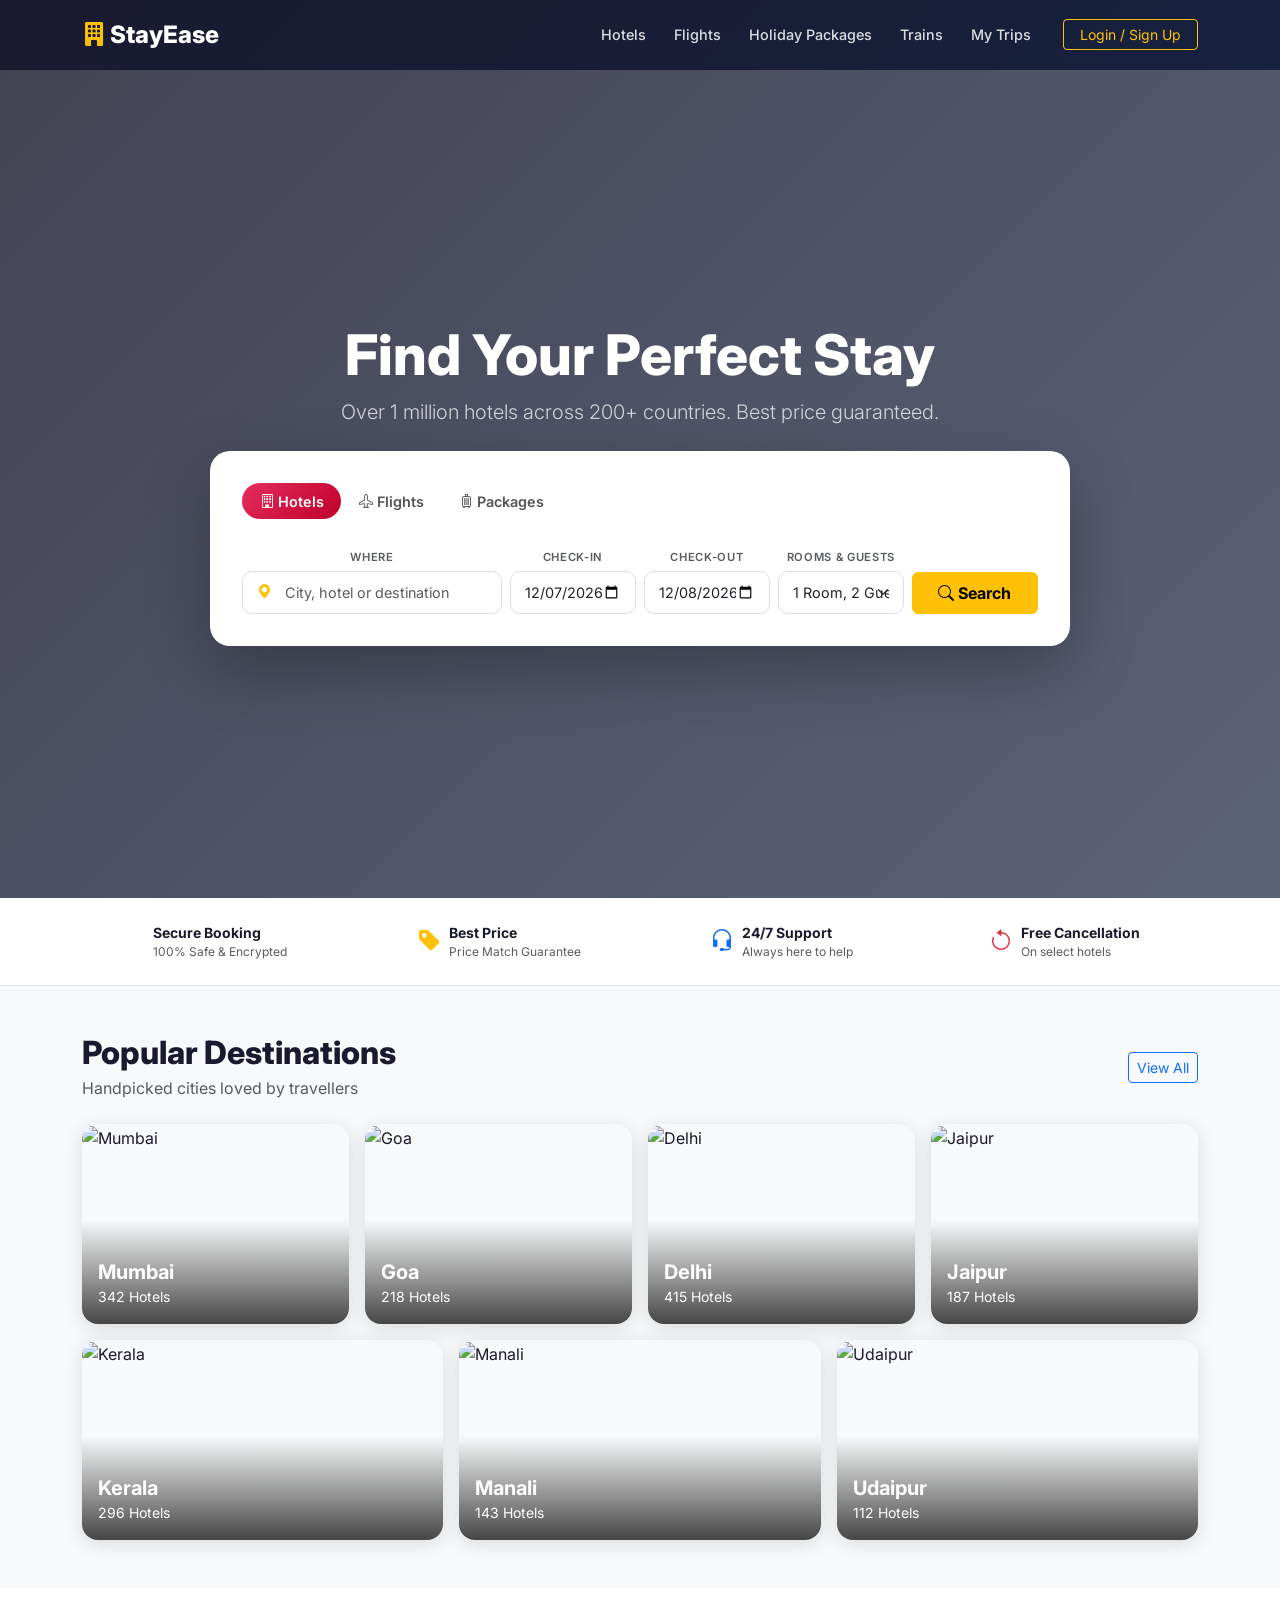
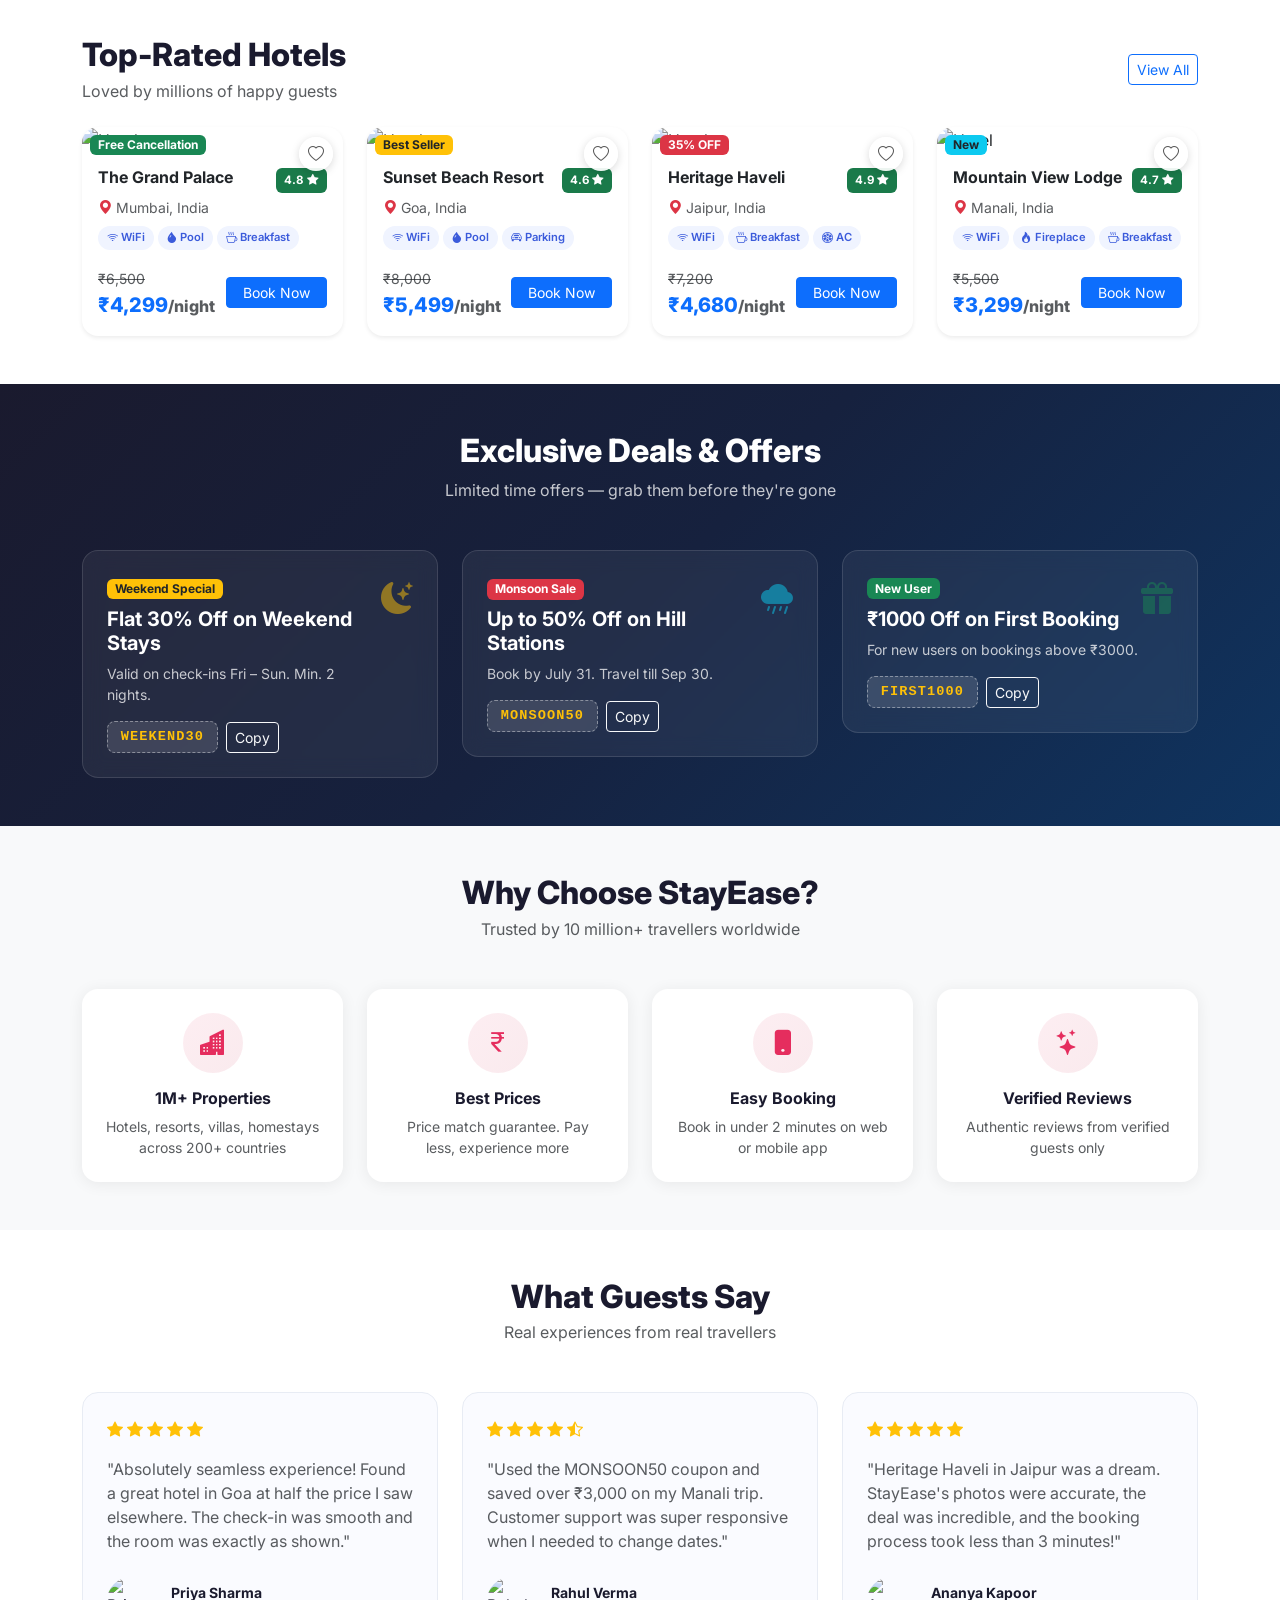
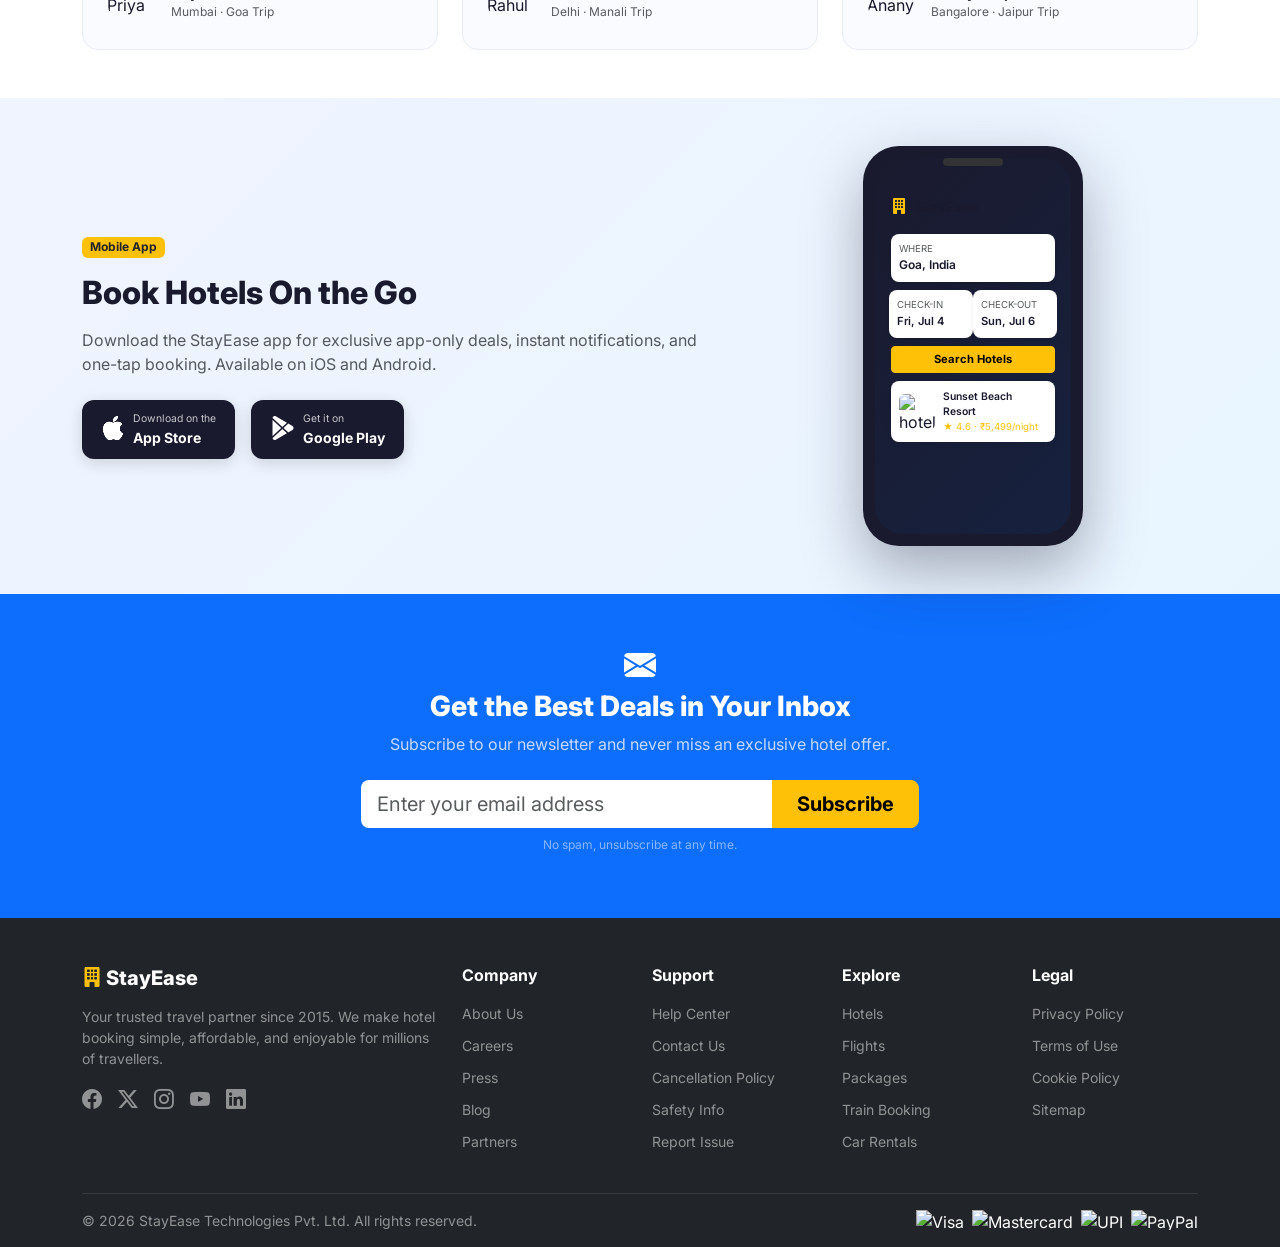
==== index.html @ 4e2e3f4e "Add hotel booking homepage - StayEase" ====
<!DOCTYPE html>
<html lang="en">
<head>
  <meta charset="UTF-8" />
  <meta name="viewport" content="width=device-width, initial-scale=1.0"/>
  <title>StayEase – Hotel Booking</title>
  <link href="https://cdn.jsdelivr.net/npm/bootstrap@5.3.3/dist/css/bootstrap.min.css" rel="stylesheet"/>
  <link href="https://cdn.jsdelivr.net/npm/bootstrap-icons@1.11.3/font/bootstrap-icons.min.css" rel="stylesheet"/>
  <link href="https://fonts.googleapis.com/css2?family=Inter:wght@400;500;600;700;800&display=swap" rel="stylesheet"/>
  <link rel="stylesheet" href="style.css"/>
</head>
<body>

<!-- ========== NAVBAR ========== -->
<nav class="navbar navbar-expand-lg navbar-dark sticky-top" id="mainNav">
  <div class="container">
    <a class="navbar-brand fw-800 fs-4" href="#">
      <i class="bi bi-building-fill text-warning me-1"></i>StayEase
    </a>
    <button class="navbar-toggler border-0" type="button" data-bs-toggle="collapse" data-bs-target="#navMenu">
      <span class="navbar-toggler-icon"></span>
    </button>
    <div class="collapse navbar-collapse" id="navMenu">
      <ul class="navbar-nav ms-auto align-items-lg-center gap-lg-1">
        <li class="nav-item"><a class="nav-link" href="#">Hotels</a></li>
        <li class="nav-item"><a class="nav-link" href="#">Flights</a></li>
        <li class="nav-item"><a class="nav-link" href="#">Holiday Packages</a></li>
        <li class="nav-item"><a class="nav-link" href="#">Trains</a></li>
        <li class="nav-item"><a class="nav-link" href="#">My Trips</a></li>
        <li class="nav-item ms-lg-3">
          <a class="btn btn-outline-warning btn-sm px-3" href="#">Login / Sign Up</a>
        </li>
      </ul>
    </div>
  </div>
</nav>

<!-- ========== HERO SECTION ========== -->
<section class="hero-section d-flex align-items-center">
  <div class="hero-overlay"></div>
  <div class="container position-relative z-1 text-white text-center py-5">
    <h1 class="display-4 fw-800 mb-2">Find Your Perfect Stay</h1>
    <p class="lead mb-4 opacity-75">Over 1 million hotels across 200+ countries. Best price guaranteed.</p>

    <!-- Search Tabs -->
    <div class="search-card mx-auto">
      <ul class="nav nav-pills search-tabs mb-4" id="searchTab">
        <li class="nav-item">
          <button class="nav-link active" data-bs-toggle="pill" data-bs-target="#hotels">
            <i class="bi bi-building me-1"></i>Hotels
          </button>
        </li>
        <li class="nav-item">
          <button class="nav-link" data-bs-toggle="pill" data-bs-target="#flights">
            <i class="bi bi-airplane me-1"></i>Flights
          </button>
        </li>
        <li class="nav-item">
          <button class="nav-link" data-bs-toggle="pill" data-bs-target="#packages">
            <i class="bi bi-suitcase me-1"></i>Packages
          </button>
        </li>
      </ul>

      <div class="tab-content">
        <!-- Hotels Tab -->
        <div class="tab-pane fade show active" id="hotels">
          <div class="row g-2 align-items-end">
            <div class="col-12 col-md-4">
              <label class="form-label small fw-600 text-muted">WHERE</label>
              <div class="input-group">
                <span class="input-group-text bg-white border-end-0"><i class="bi bi-geo-alt-fill text-warning"></i></span>
                <input type="text" class="form-control border-start-0 ps-0" placeholder="City, hotel or destination"/>
              </div>
            </div>
            <div class="col-6 col-md-2">
              <label class="form-label small fw-600 text-muted">CHECK-IN</label>
              <input type="date" class="form-control"/>
            </div>
            <div class="col-6 col-md-2">
              <label class="form-label small fw-600 text-muted">CHECK-OUT</label>
              <input type="date" class="form-control"/>
            </div>
            <div class="col-6 col-md-2">
              <label class="form-label small fw-600 text-muted">ROOMS & GUESTS</label>
              <select class="form-select">
                <option>1 Room, 2 Guests</option>
                <option>1 Room, 1 Guest</option>
                <option>2 Rooms, 4 Guests</option>
                <option>3 Rooms, 6 Guests</option>
              </select>
            </div>
            <div class="col-6 col-md-2">
              <button class="btn btn-warning w-100 fw-700 py-2">
                <i class="bi bi-search me-1"></i>Search
              </button>
            </div>
          </div>
        </div>

        <!-- Flights Tab -->
        <div class="tab-pane fade" id="flights">
          <div class="row g-2 align-items-end">
            <div class="col-12 col-md-3">
              <label class="form-label small fw-600 text-muted">FROM</label>
              <input type="text" class="form-control" placeholder="Departure city"/>
            </div>
            <div class="col-12 col-md-3">
              <label class="form-label small fw-600 text-muted">TO</label>
              <input type="text" class="form-control" placeholder="Arrival city"/>
            </div>
            <div class="col-6 col-md-2">
              <label class="form-label small fw-600 text-muted">DEPART</label>
              <input type="date" class="form-control"/>
            </div>
            <div class="col-6 col-md-2">
              <label class="form-label small fw-600 text-muted">TRAVELLERS</label>
              <select class="form-select">
                <option>1 Adult</option>
                <option>2 Adults</option>
                <option>2 Adults, 1 Child</option>
              </select>
            </div>
            <div class="col-12 col-md-2">
              <button class="btn btn-warning w-100 fw-700 py-2">
                <i class="bi bi-search me-1"></i>Search
              </button>
            </div>
          </div>
        </div>

        <!-- Packages Tab -->
        <div class="tab-pane fade" id="packages">
          <div class="row g-2 align-items-end">
            <div class="col-12 col-md-4">
              <label class="form-label small fw-600 text-muted">GOING TO</label>
              <input type="text" class="form-control" placeholder="Country or destination"/>
            </div>
            <div class="col-6 col-md-3">
              <label class="form-label small fw-600 text-muted">DEPARTURE DATE</label>
              <input type="date" class="form-control"/>
            </div>
            <div class="col-6 col-md-3">
              <label class="form-label small fw-600 text-muted">DURATION</label>
              <select class="form-select">
                <option>3 Nights</option>
                <option>5 Nights</option>
                <option>7 Nights</option>
                <option>10 Nights</option>
              </select>
            </div>
            <div class="col-12 col-md-2">
              <button class="btn btn-warning w-100 fw-700 py-2">
                <i class="bi bi-search me-1"></i>Search
              </button>
            </div>
          </div>
        </div>
      </div>
    </div>
  </div>
</section>

<!-- ========== TRUST BADGES ========== -->
<section class="py-4 bg-white border-bottom">
  <div class="container">
    <div class="row text-center g-3">
      <div class="col-6 col-md-3">
        <div class="d-flex align-items-center justify-content-center gap-2">
          <i class="bi bi-shield-check-fill text-success fs-4"></i>
          <div class="text-start">
            <div class="fw-700 small">Secure Booking</div>
            <div class="text-muted" style="font-size:0.75rem">100% Safe & Encrypted</div>
          </div>
        </div>
      </div>
      <div class="col-6 col-md-3">
        <div class="d-flex align-items-center justify-content-center gap-2">
          <i class="bi bi-tag-fill text-warning fs-4"></i>
          <div class="text-start">
            <div class="fw-700 small">Best Price</div>
            <div class="text-muted" style="font-size:0.75rem">Price Match Guarantee</div>
          </div>
        </div>
      </div>
      <div class="col-6 col-md-3">
        <div class="d-flex align-items-center justify-content-center gap-2">
          <i class="bi bi-headset text-primary fs-4"></i>
          <div class="text-start">
            <div class="fw-700 small">24/7 Support</div>
            <div class="text-muted" style="font-size:0.75rem">Always here to help</div>
          </div>
        </div>
      </div>
      <div class="col-6 col-md-3">
        <div class="d-flex align-items-center justify-content-center gap-2">
          <i class="bi bi-arrow-counterclockwise text-danger fs-4"></i>
          <div class="text-start">
            <div class="fw-700 small">Free Cancellation</div>
            <div class="text-muted" style="font-size:0.75rem">On select hotels</div>
          </div>
        </div>
      </div>
    </div>
  </div>
</section>

<!-- ========== POPULAR DESTINATIONS ========== -->
<section class="py-5 bg-light">
  <div class="container">
    <div class="d-flex justify-content-between align-items-center mb-4">
      <div>
        <h2 class="fw-800 mb-1">Popular Destinations</h2>
        <p class="text-muted mb-0">Handpicked cities loved by travellers</p>
      </div>
      <a href="#" class="btn btn-outline-primary btn-sm">View All</a>
    </div>
    <div class="row g-3">
      <div class="col-6 col-md-3">
        <div class="dest-card">
          <img src="https://images.unsplash.com/photo-1570168007204-dfb528c6958f?w=400&q=80" alt="Mumbai"/>
          <div class="dest-overlay">
            <h5 class="fw-700 mb-0">Mumbai</h5>
            <small>342 Hotels</small>
          </div>
        </div>
      </div>
      <div class="col-6 col-md-3">
        <div class="dest-card">
          <img src="https://images.unsplash.com/photo-1614082242765-7c98ca0f3df3?w=400&q=80" alt="Goa"/>
          <div class="dest-overlay">
            <h5 class="fw-700 mb-0">Goa</h5>
            <small>218 Hotels</small>
          </div>
        </div>
      </div>
      <div class="col-6 col-md-3">
        <div class="dest-card">
          <img src="https://images.unsplash.com/photo-1587474260584-136574528ed5?w=400&q=80" alt="Delhi"/>
          <div class="dest-overlay">
            <h5 class="fw-700 mb-0">Delhi</h5>
            <small>415 Hotels</small>
          </div>
        </div>
      </div>
      <div class="col-6 col-md-3">
        <div class="dest-card">
          <img src="https://images.unsplash.com/photo-1477587458883-47145ed94245?w=400&q=80" alt="Jaipur"/>
          <div class="dest-overlay">
            <h5 class="fw-700 mb-0">Jaipur</h5>
            <small>187 Hotels</small>
          </div>
        </div>
      </div>
      <div class="col-6 col-md-4">
        <div class="dest-card">
          <img src="https://th.bing.com/th/id/OIP.aY2bWZrLy8hna1aiaIunowHaEc?w=297&h=180&c=7&r=0&o=7&dpr=1.5&pid=1.7&rm=3" alt="Kerala"/>
          <div class="dest-overlay">
            <h5 class="fw-700 mb-0">Kerala</h5>
            <small>296 Hotels</small>
          </div>
        </div>
      </div>
      <div class="col-6 col-md-4">
        <div class="dest-card">
          <img src="https://images.unsplash.com/photo-1626621341517-bbf3d9990a23?w=400&q=80" alt="Manali"/>
          <div class="dest-overlay">
            <h5 class="fw-700 mb-0">Manali</h5>
            <small>143 Hotels</small>
          </div>
        </div>
      </div>
      <div class="col-12 col-md-4">
        <div class="dest-card">
          <img src="https://wallpapers.com/images/hd/lake-pichola-palace-rajputana-hd-dspdgwndxa2ug3qu.jpg" alt="Udaipur"/>
          <div class="dest-overlay">
            <h5 class="fw-700 mb-0">Udaipur</h5>
            <small>112 Hotels</small>
          </div>
        </div>
      </div>
    </div>
  </div>
</section>

<!-- ========== FEATURED HOTELS ========== -->
<section class="py-5 bg-white">
  <div class="container">
    <div class="d-flex justify-content-between align-items-center mb-4">
      <div>
        <h2 class="fw-800 mb-1">Top-Rated Hotels</h2>
        <p class="text-muted mb-0">Loved by millions of happy guests</p>
      </div>
      <a href="#" class="btn btn-outline-primary btn-sm">View All</a>
    </div>
    <div class="row g-4">

      <!-- Hotel Card 1 -->
      <div class="col-12 col-md-6 col-lg-3">
        <div class="hotel-card card border-0 shadow-sm h-100">
          <div class="position-relative">
            <img src="https://images.unsplash.com/photo-1566073771259-6a8506099945?w=400&q=80" class="card-img-top hotel-img" alt="Hotel"/>
            <span class="badge bg-success position-absolute top-0 start-0 m-2">Free Cancellation</span>
            <button class="btn-wishlist" aria-label="Add to wishlist"><i class="bi bi-heart"></i></button>
          </div>
          <div class="card-body">
            <div class="d-flex justify-content-between align-items-start mb-1">
              <h6 class="fw-700 mb-0">The Grand Palace</h6>
              <span class="rating-badge">4.8 <i class="bi bi-star-fill"></i></span>
            </div>
            <p class="text-muted small mb-2"><i class="bi bi-geo-alt-fill me-1 text-danger"></i>Mumbai, India</p>
            <div class="d-flex gap-1 flex-wrap mb-3">
              <span class="amenity-tag"><i class="bi bi-wifi"></i> WiFi</span>
              <span class="amenity-tag"><i class="bi bi-droplet-fill"></i> Pool</span>
              <span class="amenity-tag"><i class="bi bi-cup-hot"></i> Breakfast</span>
            </div>
            <div class="d-flex justify-content-between align-items-center">
              <div>
                <span class="text-muted text-decoration-line-through small">₹6,500</span>
                <div class="fw-800 text-primary fs-5">₹4,299<span class="fs-6 fw-400 text-muted">/night</span></div>
              </div>
              <a href="#" class="btn btn-primary btn-sm px-3">Book Now</a>
            </div>
          </div>
        </div>
      </div>

      <!-- Hotel Card 2 -->
      <div class="col-12 col-md-6 col-lg-3">
        <div class="hotel-card card border-0 shadow-sm h-100">
          <div class="position-relative">
            <img src="https://images.unsplash.com/photo-1571003123894-1f0594d2b5d9?w=400&q=80" class="card-img-top hotel-img" alt="Hotel"/>
            <span class="badge bg-warning text-dark position-absolute top-0 start-0 m-2">Best Seller</span>
            <button class="btn-wishlist" aria-label="Add to wishlist"><i class="bi bi-heart"></i></button>
          </div>
          <div class="card-body">
            <div class="d-flex justify-content-between align-items-start mb-1">
              <h6 class="fw-700 mb-0">Sunset Beach Resort</h6>
              <span class="rating-badge">4.6 <i class="bi bi-star-fill"></i></span>
            </div>
            <p class="text-muted small mb-2"><i class="bi bi-geo-alt-fill me-1 text-danger"></i>Goa, India</p>
            <div class="d-flex gap-1 flex-wrap mb-3">
              <span class="amenity-tag"><i class="bi bi-wifi"></i> WiFi</span>
              <span class="amenity-tag"><i class="bi bi-droplet-fill"></i> Pool</span>
              <span class="amenity-tag"><i class="bi bi-car-front"></i> Parking</span>
            </div>
            <div class="d-flex justify-content-between align-items-center">
              <div>
                <span class="text-muted text-decoration-line-through small">₹8,000</span>
                <div class="fw-800 text-primary fs-5">₹5,499<span class="fs-6 fw-400 text-muted">/night</span></div>
              </div>
              <a href="#" class="btn btn-primary btn-sm px-3">Book Now</a>
            </div>
          </div>
        </div>
      </div>

      <!-- Hotel Card 3 -->
      <div class="col-12 col-md-6 col-lg-3">
        <div class="hotel-card card border-0 shadow-sm h-100">
          <div class="position-relative">
            <img src="https://images.unsplash.com/photo-1520250497591-112f2f40a3f4?w=400&q=80" class="card-img-top hotel-img" alt="Hotel"/>
            <span class="badge bg-danger position-absolute top-0 start-0 m-2">35% OFF</span>
            <button class="btn-wishlist" aria-label="Add to wishlist"><i class="bi bi-heart"></i></button>
          </div>
          <div class="card-body">
            <div class="d-flex justify-content-between align-items-start mb-1">
              <h6 class="fw-700 mb-0">Heritage Haveli</h6>
              <span class="rating-badge">4.9 <i class="bi bi-star-fill"></i></span>
            </div>
            <p class="text-muted small mb-2"><i class="bi bi-geo-alt-fill me-1 text-danger"></i>Jaipur, India</p>
            <div class="d-flex gap-1 flex-wrap mb-3">
              <span class="amenity-tag"><i class="bi bi-wifi"></i> WiFi</span>
              <span class="amenity-tag"><i class="bi bi-cup-hot"></i> Breakfast</span>
              <span class="amenity-tag"><i class="bi bi-fan"></i> AC</span>
            </div>
            <div class="d-flex justify-content-between align-items-center">
              <div>
                <span class="text-muted text-decoration-line-through small">₹7,200</span>
                <div class="fw-800 text-primary fs-5">₹4,680<span class="fs-6 fw-400 text-muted">/night</span></div>
              </div>
              <a href="#" class="btn btn-primary btn-sm px-3">Book Now</a>
            </div>
          </div>
        </div>
      </div>

      <!-- Hotel Card 4 -->
      <div class="col-12 col-md-6 col-lg-3">
        <div class="hotel-card card border-0 shadow-sm h-100">
          <div class="position-relative">
            <img src="https://images.unsplash.com/photo-1611892440504-42a792e24d32?w=400&q=80" class="card-img-top hotel-img" alt="Hotel"/>
            <span class="badge bg-info text-dark position-absolute top-0 start-0 m-2">New</span>
            <button class="btn-wishlist" aria-label="Add to wishlist"><i class="bi bi-heart"></i></button>
          </div>
          <div class="card-body">
            <div class="d-flex justify-content-between align-items-start mb-1">
              <h6 class="fw-700 mb-0">Mountain View Lodge</h6>
              <span class="rating-badge">4.7 <i class="bi bi-star-fill"></i></span>
            </div>
            <p class="text-muted small mb-2"><i class="bi bi-geo-alt-fill me-1 text-danger"></i>Manali, India</p>
            <div class="d-flex gap-1 flex-wrap mb-3">
              <span class="amenity-tag"><i class="bi bi-wifi"></i> WiFi</span>
              <span class="amenity-tag"><i class="bi bi-fire"></i> Fireplace</span>
              <span class="amenity-tag"><i class="bi bi-cup-hot"></i> Breakfast</span>
            </div>
            <div class="d-flex justify-content-between align-items-center">
              <div>
                <span class="text-muted text-decoration-line-through small">₹5,500</span>
                <div class="fw-800 text-primary fs-5">₹3,299<span class="fs-6 fw-400 text-muted">/night</span></div>
              </div>
              <a href="#" class="btn btn-primary btn-sm px-3">Book Now</a>
            </div>
          </div>
        </div>
      </div>

    </div>
  </div>
</section>

<!-- ========== EXCLUSIVE DEALS ========== -->
<section class="py-5 deals-section text-white">
  <div class="container">
    <div class="text-center mb-5">
      <h2 class="fw-800">Exclusive Deals & Offers</h2>
      <p class="opacity-75">Limited time offers — grab them before they're gone</p>
    </div>
    <div class="row g-4">
      <div class="col-12 col-md-4">
        <div class="deal-card p-4">
          <div class="d-flex justify-content-between align-items-start mb-3">
            <div>
              <span class="badge bg-warning text-dark mb-2">Weekend Special</span>
              <h5 class="fw-700">Flat 30% Off on Weekend Stays</h5>
              <p class="opacity-75 small mb-0">Valid on check-ins Fri – Sun. Min. 2 nights.</p>
            </div>
            <i class="bi bi-moon-stars-fill fs-2 text-warning opacity-50"></i>
          </div>
          <div class="d-flex align-items-center gap-2 mt-3">
            <code class="coupon-code">WEEKEND30</code>
            <button class="btn btn-sm btn-outline-light" onclick="copyCode(this, 'WEEKEND30')">Copy</button>
          </div>
        </div>
      </div>
      <div class="col-12 col-md-4">
        <div class="deal-card p-4">
          <div class="d-flex justify-content-between align-items-start mb-3">
            <div>
              <span class="badge bg-danger mb-2">Monsoon Sale</span>
              <h5 class="fw-700">Up to 50% Off on Hill Stations</h5>
              <p class="opacity-75 small mb-0">Book by July 31. Travel till Sep 30.</p>
            </div>
            <i class="bi bi-cloud-rain-fill fs-2 text-info opacity-50"></i>
          </div>
          <div class="d-flex align-items-center gap-2 mt-3">
            <code class="coupon-code">MONSOON50</code>
            <button class="btn btn-sm btn-outline-light" onclick="copyCode(this, 'MONSOON50')">Copy</button>
          </div>
        </div>
      </div>
      <div class="col-12 col-md-4">
        <div class="deal-card p-4">
          <div class="d-flex justify-content-between align-items-start mb-3">
            <div>
              <span class="badge bg-success mb-2">New User</span>
              <h5 class="fw-700">₹1000 Off on First Booking</h5>
              <p class="opacity-75 small mb-0">For new users on bookings above ₹3000.</p>
            </div>
            <i class="bi bi-gift-fill fs-2 text-success opacity-50"></i>
          </div>
          <div class="d-flex align-items-center gap-2 mt-3">
            <code class="coupon-code">FIRST1000</code>
            <button class="btn btn-sm btn-outline-light" onclick="copyCode(this, 'FIRST1000')">Copy</button>
          </div>
        </div>
      </div>
    </div>
  </div>
</section>

<!-- ========== WHY CHOOSE US ========== -->
<section class="py-5 bg-light">
  <div class="container text-center">
    <h2 class="fw-800 mb-1">Why Choose StayEase?</h2>
    <p class="text-muted mb-5">Trusted by 10 million+ travellers worldwide</p>
    <div class="row g-4">
      <div class="col-6 col-md-3">
        <div class="feature-box p-4 h-100">
          <div class="feature-icon mb-3"><i class="bi bi-buildings-fill"></i></div>
          <h6 class="fw-700">1M+ Properties</h6>
          <p class="text-muted small mb-0">Hotels, resorts, villas, homestays across 200+ countries</p>
        </div>
      </div>
      <div class="col-6 col-md-3">
        <div class="feature-box p-4 h-100">
          <div class="feature-icon mb-3"><i class="bi bi-currency-rupee"></i></div>
          <h6 class="fw-700">Best Prices</h6>
          <p class="text-muted small mb-0">Price match guarantee. Pay less, experience more</p>
        </div>
      </div>
      <div class="col-6 col-md-3">
        <div class="feature-box p-4 h-100">
          <div class="feature-icon mb-3"><i class="bi bi-phone-fill"></i></div>
          <h6 class="fw-700">Easy Booking</h6>
          <p class="text-muted small mb-0">Book in under 2 minutes on web or mobile app</p>
        </div>
      </div>
      <div class="col-6 col-md-3">
        <div class="feature-box p-4 h-100">
          <div class="feature-icon mb-3"><i class="bi bi-stars"></i></div>
          <h6 class="fw-700">Verified Reviews</h6>
          <p class="text-muted small mb-0">Authentic reviews from verified guests only</p>
        </div>
      </div>
    </div>
  </div>
</section>

<!-- ========== TESTIMONIALS ========== -->
<section class="py-5 bg-white">
  <div class="container">
    <div class="text-center mb-5">
      <h2 class="fw-800 mb-1">What Guests Say</h2>
      <p class="text-muted">Real experiences from real travellers</p>
    </div>
    <div class="row g-4">
      <div class="col-12 col-md-4">
        <div class="review-card p-4 h-100">
          <div class="d-flex gap-1 text-warning mb-3">
            <i class="bi bi-star-fill"></i><i class="bi bi-star-fill"></i><i class="bi bi-star-fill"></i><i class="bi bi-star-fill"></i><i class="bi bi-star-fill"></i>
          </div>
          <p class="text-muted mb-4">"Absolutely seamless experience! Found a great hotel in Goa at half the price I saw elsewhere. The check-in was smooth and the room was exactly as shown."</p>
          <div class="d-flex align-items-center gap-3">
            <img src="https://i.pravatar.cc/48?img=5" class="rounded-circle" width="48" height="48" alt="Priya S"/>
            <div>
              <div class="fw-700 small">Priya Sharma</div>
              <div class="text-muted" style="font-size:0.75rem">Mumbai · Goa Trip</div>
            </div>
          </div>
        </div>
      </div>
      <div class="col-12 col-md-4">
        <div class="review-card p-4 h-100">
          <div class="d-flex gap-1 text-warning mb-3">
            <i class="bi bi-star-fill"></i><i class="bi bi-star-fill"></i><i class="bi bi-star-fill"></i><i class="bi bi-star-fill"></i><i class="bi bi-star-half"></i>
          </div>
          <p class="text-muted mb-4">"Used the MONSOON50 coupon and saved over ₹3,000 on my Manali trip. Customer support was super responsive when I needed to change dates."</p>
          <div class="d-flex align-items-center gap-3">
            <img src="https://i.pravatar.cc/48?img=12" class="rounded-circle" width="48" height="48" alt="Rahul V"/>
            <div>
              <div class="fw-700 small">Rahul Verma</div>
              <div class="text-muted" style="font-size:0.75rem">Delhi · Manali Trip</div>
            </div>
          </div>
        </div>
      </div>
      <div class="col-12 col-md-4">
        <div class="review-card p-4 h-100">
          <div class="d-flex gap-1 text-warning mb-3">
            <i class="bi bi-star-fill"></i><i class="bi bi-star-fill"></i><i class="bi bi-star-fill"></i><i class="bi bi-star-fill"></i><i class="bi bi-star-fill"></i>
          </div>
          <p class="text-muted mb-4">"Heritage Haveli in Jaipur was a dream. StayEase's photos were accurate, the deal was incredible, and the booking process took less than 3 minutes!"</p>
          <div class="d-flex align-items-center gap-3">
            <img src="https://i.pravatar.cc/48?img=21" class="rounded-circle" width="48" height="48" alt="Ananya K"/>
            <div>
              <div class="fw-700 small">Ananya Kapoor</div>
              <div class="text-muted" style="font-size:0.75rem">Bangalore · Jaipur Trip</div>
            </div>
          </div>
        </div>
      </div>
    </div>
  </div>
</section>

<!-- ========== APP DOWNLOAD ========== -->
<section class="py-5 app-section">
  <div class="container">
    <div class="row align-items-center g-4">
      <div class="col-12 col-md-7">
        <span class="badge bg-warning text-dark mb-3">Mobile App</span>
        <h2 class="fw-800 mb-3">Book Hotels On the Go</h2>
        <p class="text-muted mb-4">Download the StayEase app for exclusive app-only deals, instant notifications, and one-tap booking. Available on iOS and Android.</p>
        <div class="d-flex gap-3 flex-wrap">
          <a href="#" class="app-btn d-flex align-items-center gap-2">
            <i class="bi bi-apple fs-4"></i>
            <div class="text-start">
              <div style="font-size:0.65rem" class="opacity-75">Download on the</div>
              <div class="fw-700 small">App Store</div>
            </div>
          </a>
          <a href="#" class="app-btn d-flex align-items-center gap-2">
            <i class="bi bi-google-play fs-4"></i>
            <div class="text-start">
              <div style="font-size:0.65rem" class="opacity-75">Get it on</div>
              <div class="fw-700 small">Google Play</div>
            </div>
          </a>
        </div>
      </div>
      <div class="col-12 col-md-5 text-center">
        <div class="app-mockup mx-auto">
          <div class="phone-frame">
            <div class="phone-screen">
              <div class="p-3 text-start">
                <div class="d-flex align-items-center gap-2 mb-3">
                  <i class="bi bi-building-fill text-warning"></i>
                  <span class="fw-700 small">StayEase</span>
                </div>
                <div class="bg-white rounded-3 p-2 mb-2 shadow-sm">
                  <div class="text-muted" style="font-size:0.6rem">WHERE</div>
                  <div class="fw-600" style="font-size:0.75rem">Goa, India</div>
                </div>
                <div class="row g-1 mb-2">
                  <div class="col-6 bg-white rounded-3 p-2 shadow-sm">
                    <div class="text-muted" style="font-size:0.6rem">CHECK-IN</div>
                    <div class="fw-600" style="font-size:0.7rem">Fri, Jul 4</div>
                  </div>
                  <div class="col-6 bg-white rounded-3 p-2 shadow-sm">
                    <div class="text-muted" style="font-size:0.6rem">CHECK-OUT</div>
                    <div class="fw-600" style="font-size:0.7rem">Sun, Jul 6</div>
                  </div>
                </div>
                <button class="btn btn-warning w-100 btn-sm fw-700" style="font-size:0.7rem">Search Hotels</button>
                <div class="mt-2 bg-white rounded-3 p-2 shadow-sm d-flex gap-2 align-items-center">
                  <img src="https://images.unsplash.com/photo-1571003123894-1f0594d2b5d9?w=60&q=80" width="36" height="36" class="rounded-2 object-fit-cover" alt="hotel"/>
                  <div>
                    <div class="fw-600" style="font-size:0.65rem">Sunset Beach Resort</div>
                    <div class="text-warning" style="font-size:0.6rem">★ 4.6 · ₹5,499/night</div>
                  </div>
                </div>
              </div>
            </div>
          </div>
        </div>
      </div>
    </div>
  </div>
</section>

<!-- ========== NEWSLETTER ========== -->
<section class="py-5 bg-primary text-white text-center">
  <div class="container">
    <div class="col-12 col-md-6 mx-auto">
      <i class="bi bi-envelope-fill fs-2 mb-3"></i>
      <h3 class="fw-800 mb-2">Get the Best Deals in Your Inbox</h3>
      <p class="opacity-75 mb-4">Subscribe to our newsletter and never miss an exclusive hotel offer.</p>
      <div class="input-group input-group-lg">
        <input type="email" class="form-control border-0" placeholder="Enter your email address" aria-label="Email"/>
        <button class="btn btn-warning fw-700 px-4">Subscribe</button>
      </div>
      <p class="mt-2 opacity-50" style="font-size:0.75rem">No spam, unsubscribe at any time.</p>
    </div>
  </div>
</section>

<!-- ========== FOOTER ========== -->
<footer class="bg-dark text-white pt-5 pb-3">
  <div class="container">
    <div class="row g-4 mb-4">
      <div class="col-12 col-md-4">
        <h5 class="fw-800 mb-3"><i class="bi bi-building-fill text-warning me-1"></i>StayEase</h5>
        <p class="text-white-50 small">Your trusted travel partner since 2015. We make hotel booking simple, affordable, and enjoyable for millions of travellers.</p>
        <div class="d-flex gap-3 mt-3">
          <a href="#" class="text-white-50 social-icon"><i class="bi bi-facebook fs-5"></i></a>
          <a href="#" class="text-white-50 social-icon"><i class="bi bi-twitter-x fs-5"></i></a>
          <a href="#" class="text-white-50 social-icon"><i class="bi bi-instagram fs-5"></i></a>
          <a href="#" class="text-white-50 social-icon"><i class="bi bi-youtube fs-5"></i></a>
          <a href="#" class="text-white-50 social-icon"><i class="bi bi-linkedin fs-5"></i></a>
        </div>
      </div>
      <div class="col-6 col-md-2">
        <h6 class="fw-700 mb-3">Company</h6>
        <ul class="list-unstyled footer-links">
          <li><a href="#">About Us</a></li>
          <li><a href="#">Careers</a></li>
          <li><a href="#">Press</a></li>
          <li><a href="#">Blog</a></li>
          <li><a href="#">Partners</a></li>
        </ul>
      </div>
      <div class="col-6 col-md-2">
        <h6 class="fw-700 mb-3">Support</h6>
        <ul class="list-unstyled footer-links">
          <li><a href="#">Help Center</a></li>
          <li><a href="#">Contact Us</a></li>
          <li><a href="#">Cancellation Policy</a></li>
          <li><a href="#">Safety Info</a></li>
          <li><a href="#">Report Issue</a></li>
        </ul>
      </div>
      <div class="col-6 col-md-2">
        <h6 class="fw-700 mb-3">Explore</h6>
        <ul class="list-unstyled footer-links">
          <li><a href="#">Hotels</a></li>
          <li><a href="#">Flights</a></li>
          <li><a href="#">Packages</a></li>
          <li><a href="#">Train Booking</a></li>
          <li><a href="#">Car Rentals</a></li>
        </ul>
      </div>
      <div class="col-6 col-md-2">
        <h6 class="fw-700 mb-3">Legal</h6>
        <ul class="list-unstyled footer-links">
          <li><a href="#">Privacy Policy</a></li>
          <li><a href="#">Terms of Use</a></li>
          <li><a href="#">Cookie Policy</a></li>
          <li><a href="#">Sitemap</a></li>
        </ul>
      </div>
    </div>
    <hr class="border-secondary"/>
    <div class="d-flex flex-column flex-md-row justify-content-between align-items-center gap-2">
      <p class="text-white-50 small mb-0">© 2026 StayEase Technologies Pvt. Ltd. All rights reserved.</p>
      <div class="d-flex gap-2">
        <img src="https://img.shields.io/badge/Visa-1A1F71?style=flat&logo=visa&logoColor=white" height="20" alt="Visa"/>
        <img src="https://img.shields.io/badge/Mastercard-EB001B?style=flat&logo=mastercard&logoColor=white" height="20" alt="Mastercard"/>
        <img src="https://img.shields.io/badge/UPI-1a73e8?style=flat&logo=google-pay&logoColor=white" height="20" alt="UPI"/>
        <img src="https://img.shields.io/badge/PayPal-003087?style=flat&logo=paypal&logoColor=white" height="20" alt="PayPal"/>
      </div>
    </div>
  </div>
</footer>

<!-- Back to top -->
<button id="backToTop" class="btn btn-warning btn-sm rounded-circle shadow" aria-label="Back to top" onclick="window.scrollTo({top:0,behavior:'smooth'})">
  <i class="bi bi-arrow-up"></i>
</button>

<script src="https://cdn.jsdelivr.net/npm/bootstrap@5.3.3/dist/js/bootstrap.bundle.min.js"></script>
<script>
  // Copy coupon code
  function copyCode(btn, code) {
    navigator.clipboard.writeText(code);
    btn.textContent = 'Copied!';
    setTimeout(() => btn.textContent = 'Copy', 2000);
  }

  // Navbar scroll effect
  window.addEventListener('scroll', () => {
    const nav = document.getElementById('mainNav');
    nav.classList.toggle('scrolled', window.scrollY > 50);
    document.getElementById('backToTop').classList.toggle('show', window.scrollY > 300);
  });

  // Wishlist toggle
  document.querySelectorAll('.btn-wishlist').forEach(btn => {
    btn.addEventListener('click', () => {
      const icon = btn.querySelector('i');
      icon.classList.toggle('bi-heart');
      icon.classList.toggle('bi-heart-fill');
      icon.classList.toggle('text-danger');
    });
  });

  // Set default dates
  const today = new Date();
  const tomorrow = new Date(today); tomorrow.setDate(today.getDate() + 1);
  const dayAfter = new Date(today); dayAfter.setDate(today.getDate() + 2);
  const fmt = d => d.toISOString().split('T')[0];
  document.querySelectorAll('input[type=date]').forEach((el, i) => {
    el.value = i % 2 === 0 ? fmt(tomorrow) : fmt(dayAfter);
  });
</script>
</body>
</html>
---- style.css ----
/* ===== BASE ===== */
*, *::before, *::after { box-sizing: border-box; }

body {
  font-family: 'Inter', sans-serif;
  color: #1a1a2e;
  background: #fff;
}

.fw-800 { font-weight: 800 !important; }
.fw-700 { font-weight: 700 !important; }
.fw-600 { font-weight: 600 !important; }

/* ===== NAVBAR ===== */
#mainNav {
  background: linear-gradient(135deg, #1a1a2e 0%, #16213e 100%);
  transition: all 0.3s ease;
  padding: 0.75rem 0;
}

#mainNav.scrolled {
  background: rgba(22, 33, 62, 0.97) !important;
  backdrop-filter: blur(10px);
  box-shadow: 0 2px 20px rgba(0,0,0,0.3);
}

#mainNav .nav-link {
  color: rgba(255,255,255,0.85) !important;
  font-weight: 500;
  font-size: 0.9rem;
  padding: 0.5rem 0.75rem !important;
  border-radius: 6px;
  transition: all 0.2s;
}

#mainNav .nav-link:hover {
  color: #fff !important;
  background: rgba(255,255,255,0.1);
}

/* ===== HERO ===== */
.hero-section {
  min-height: 92vh;
  background: url('https://images.unsplash.com/photo-1542314831-068cd1dbfeeb?w=1600&q=85') center/cover no-repeat;
  position: relative;
}

.hero-overlay {
  position: absolute;
  inset: 0;
  background: linear-gradient(135deg, rgba(26,26,46,0.82) 0%, rgba(22,33,62,0.70) 100%);
}

/* ===== SEARCH CARD ===== */
.search-card {
  background: #fff;
  border-radius: 20px;
  padding: 2rem;
  max-width: 860px;
  box-shadow: 0 24px 64px rgba(0,0,0,0.28);
}

.search-tabs .nav-link {
  color: #555;
  font-weight: 600;
  font-size: 0.9rem;
  border-radius: 30px;
  padding: 0.45rem 1.1rem;
  transition: all 0.2s;
}

.search-tabs .nav-link.active {
  background: linear-gradient(135deg, #e52d5e, #c0002a);
  color: #fff;
}

.search-card .form-control,
.search-card .form-select,
.search-card .input-group-text {
  border-color: #e0e0e0;
  border-radius: 10px;
  font-size: 0.9rem;
  padding: 0.6rem 0.9rem;
}

.search-card .form-control:focus,
.search-card .form-select:focus {
  border-color: #e52d5e;
  box-shadow: 0 0 0 3px rgba(229,45,94,0.15);
}

.search-card .form-label {
  font-size: 0.7rem;
  letter-spacing: 0.06em;
  color: #888;
  margin-bottom: 0.3rem;
}

/* ===== DESTINATION CARDS ===== */
.dest-card {
  position: relative;
  border-radius: 16px;
  overflow: hidden;
  cursor: pointer;
  height: 200px;
  box-shadow: 0 4px 20px rgba(0,0,0,0.12);
  transition: transform 0.3s ease, box-shadow 0.3s ease;
}

.dest-card:hover {
  transform: translateY(-4px);
  box-shadow: 0 12px 32px rgba(0,0,0,0.2);
}

.dest-card img {
  width: 100%;
  height: 100%;
  object-fit: cover;
  transition: transform 0.5s ease;
}

.dest-card:hover img {
  transform: scale(1.07);
}

.dest-overlay {
  position: absolute;
  bottom: 0;
  left: 0;
  right: 0;
  padding: 2.5rem 1rem 1rem;
  background: linear-gradient(transparent, rgba(0,0,0,0.72));
  color: #fff;
}

/* ===== HOTEL CARDS ===== */
.hotel-card {
  border-radius: 16px !important;
  overflow: hidden;
  transition: transform 0.3s ease, box-shadow 0.3s ease;
}

.hotel-card:hover {
  transform: translateY(-5px);
  box-shadow: 0 16px 40px rgba(0,0,0,0.14) !important;
}

.hotel-img {
  height: 190px;
  object-fit: cover;
  transition: transform 0.5s ease;
}

.hotel-card:hover .hotel-img {
  transform: scale(1.05);
}

.btn-wishlist {
  position: absolute;
  top: 10px;
  right: 10px;
  background: rgba(255,255,255,0.92);
  border: none;
  width: 34px;
  height: 34px;
  border-radius: 50%;
  display: flex;
  align-items: center;
  justify-content: center;
  cursor: pointer;
  font-size: 1rem;
  color: #555;
  transition: all 0.2s;
  box-shadow: 0 2px 8px rgba(0,0,0,0.15);
}

.btn-wishlist:hover {
  background: #fff;
  transform: scale(1.1);
}

.rating-badge {
  background: #1a7a4a;
  color: #fff;
  font-size: 0.72rem;
  font-weight: 700;
  padding: 0.22rem 0.5rem;
  border-radius: 6px;
  white-space: nowrap;
}

.amenity-tag {
  background: #f0f4ff;
  color: #3b5bdb;
  font-size: 0.7rem;
  font-weight: 600;
  padding: 0.22rem 0.55rem;
  border-radius: 20px;
  display: inline-flex;
  align-items: center;
  gap: 3px;
}

/* ===== DEALS SECTION ===== */
.deals-section {
  background: linear-gradient(135deg, #1a1a2e 0%, #16213e 50%, #0f3460 100%);
}

.deal-card {
  background: rgba(255,255,255,0.06);
  border: 1px solid rgba(255,255,255,0.12);
  border-radius: 16px;
  backdrop-filter: blur(10px);
  transition: all 0.3s ease;
}

.deal-card:hover {
  background: rgba(255,255,255,0.1);
  border-color: rgba(255,255,255,0.25);
  transform: translateY(-3px);
}

.coupon-code {
  background: rgba(255,255,255,0.12);
  border: 1px dashed rgba(255,255,255,0.4);
  color: #ffc107;
  padding: 0.3rem 0.8rem;
  border-radius: 8px;
  font-size: 0.85rem;
  font-weight: 700;
  letter-spacing: 0.08em;
}

/* ===== FEATURE BOXES ===== */
.feature-box {
  background: #fff;
  border-radius: 16px;
  box-shadow: 0 2px 16px rgba(0,0,0,0.07);
  transition: all 0.3s ease;
}

.feature-box:hover {
  box-shadow: 0 8px 32px rgba(0,0,0,0.12);
  transform: translateY(-4px);
}

.feature-icon {
  width: 60px;
  height: 60px;
  border-radius: 50%;
  background: linear-gradient(135deg, #e52d5e15, #c0002a15);
  color: #e52d5e;
  font-size: 1.6rem;
  display: flex;
  align-items: center;
  justify-content: center;
  margin: 0 auto;
}

/* ===== REVIEWS ===== */
.review-card {
  background: #fafbff;
  border-radius: 16px;
  border: 1px solid #e8ecf4;
  transition: all 0.3s ease;
}

.review-card:hover {
  box-shadow: 0 8px 28px rgba(0,0,0,0.1);
  border-color: #d0d9f0;
  transform: translateY(-3px);
}

/* ===== APP SECTION ===== */
.app-section {
  background: linear-gradient(135deg, #f0f4ff 0%, #e8f5ff 100%);
}

.app-btn {
  background: #1a1a2e;
  color: #fff;
  text-decoration: none;
  padding: 0.7rem 1.2rem;
  border-radius: 12px;
  transition: all 0.2s ease;
  box-shadow: 0 4px 16px rgba(0,0,0,0.15);
}

.app-btn:hover {
  background: #0f3460;
  color: #fff;
  transform: translateY(-2px);
  box-shadow: 0 8px 24px rgba(0,0,0,0.2);
}

/* Phone mockup */
.phone-frame {
  width: 220px;
  height: 400px;
  background: #1a1a2e;
  border-radius: 36px;
  padding: 12px;
  box-shadow: 0 24px 60px rgba(26,26,46,0.35);
  margin: 0 auto;
  position: relative;
}

.phone-frame::before {
  content: '';
  position: absolute;
  top: 12px;
  left: 50%;
  transform: translateX(-50%);
  width: 60px;
  height: 8px;
  background: #333;
  border-radius: 10px;
  z-index: 1;
}

.phone-screen {
  background: linear-gradient(135deg, #1a1a2e 0%, #16213e 100%);
  border-radius: 28px;
  height: 100%;
  overflow: hidden;
  padding-top: 20px;
}

/* ===== FOOTER ===== */
.footer-links li {
  margin-bottom: 0.5rem;
}

.footer-links a {
  color: rgba(255,255,255,0.5);
  text-decoration: none;
  font-size: 0.875rem;
  transition: color 0.2s;
}

.footer-links a:hover {
  color: #ffc107;
}

.social-icon {
  text-decoration: none;
  transition: all 0.2s ease;
  display: inline-flex;
}

.social-icon:hover {
  color: #ffc107 !important;
  transform: translateY(-2px);
}

/* ===== BACK TO TOP ===== */
#backToTop {
  position: fixed;
  bottom: 24px;
  right: 24px;
  z-index: 999;
  width: 42px;
  height: 42px;
  display: flex;
  align-items: center;
  justify-content: center;
  opacity: 0;
  visibility: hidden;
  transition: all 0.3s ease;
}

#backToTop.show {
  opacity: 1;
  visibility: visible;
}

/* ===== SCROLLBAR ===== */
::-webkit-scrollbar { width: 6px; }
::-webkit-scrollbar-track { background: #f1f1f1; }
::-webkit-scrollbar-thumb { background: #c0002a; border-radius: 3px; }

/* ===== RESPONSIVE ===== */
@media (max-width: 767px) {
  .hero-section { min-height: 100vh; }
  .search-card { padding: 1.25rem; border-radius: 16px; }
  .dest-card { height: 160px; }
  .hotel-img { height: 160px; }
  .phone-frame { width: 180px; height: 320px; }
}

@media (max-width: 991px) {
  #mainNav .navbar-collapse {
    background: rgba(22,33,62,0.98);
    border-radius: 12px;
    padding: 1rem;
    margin-top: 0.5rem;
  }
}
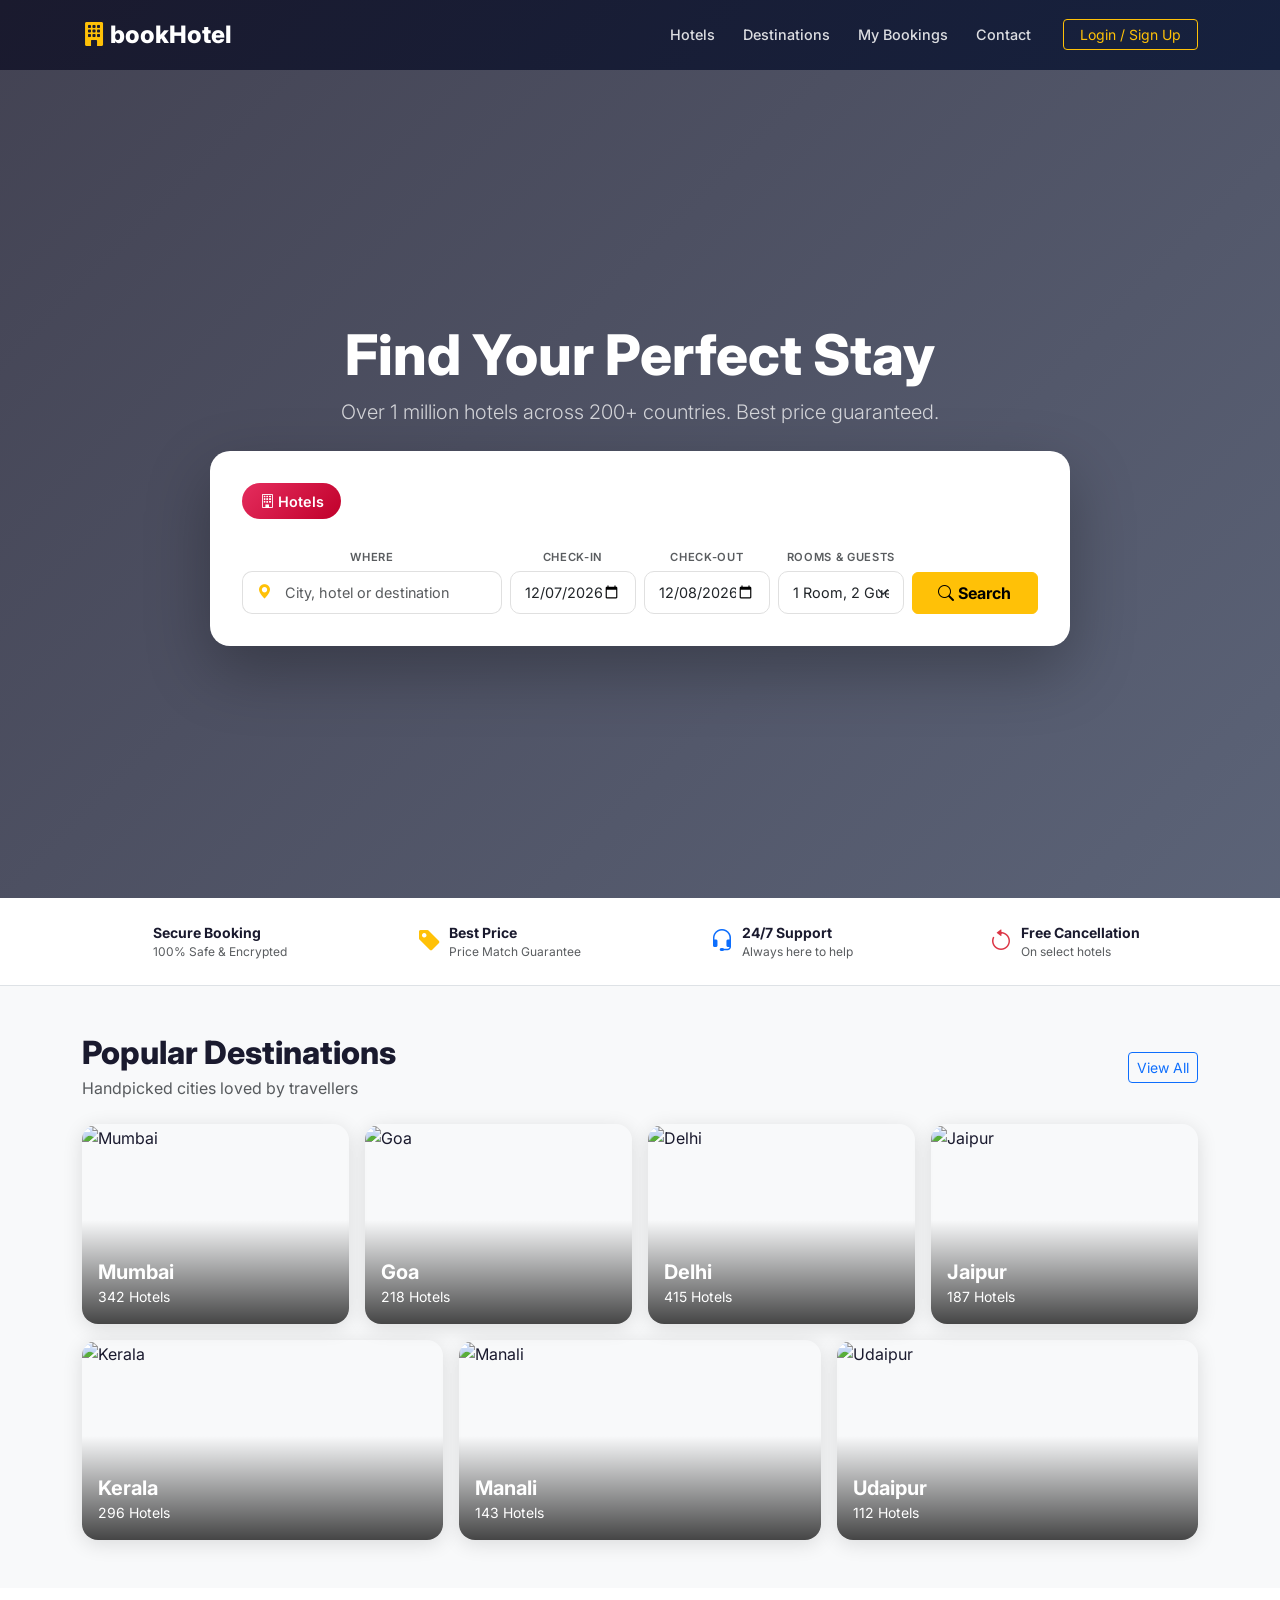
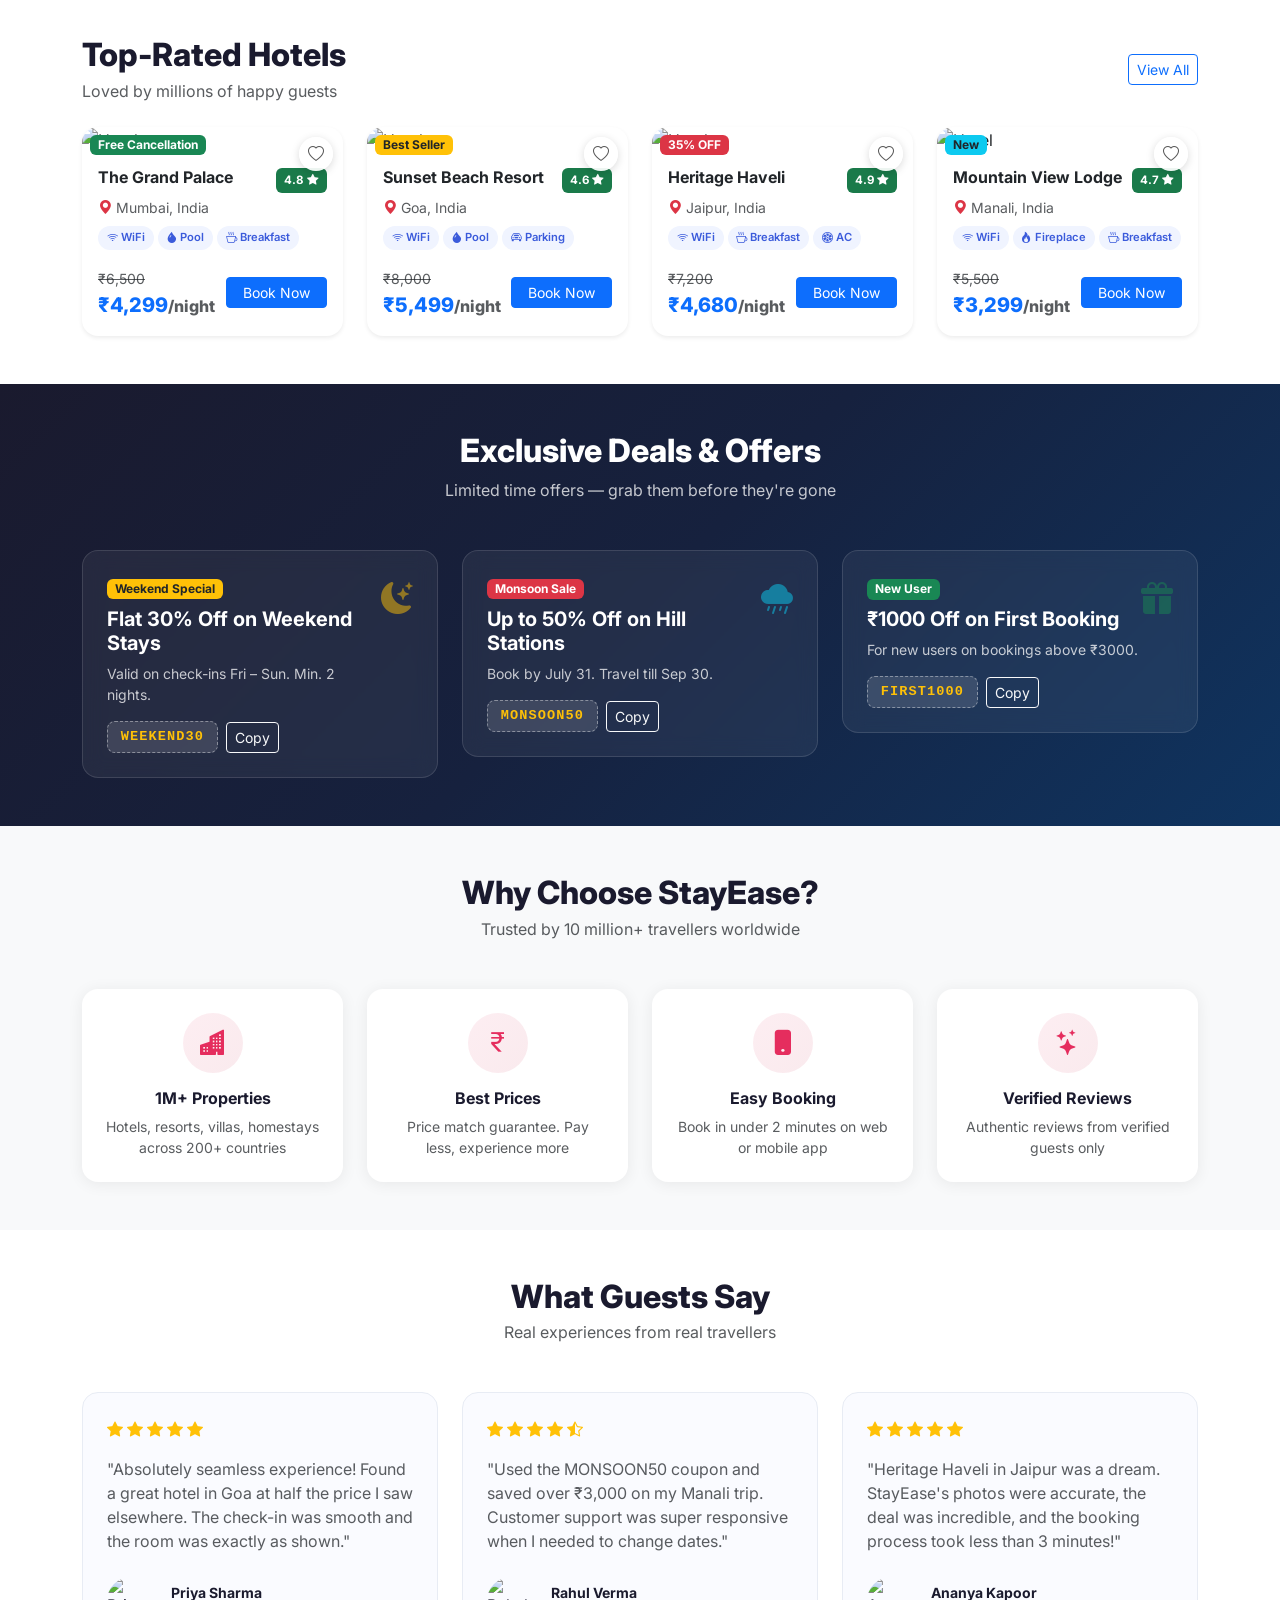
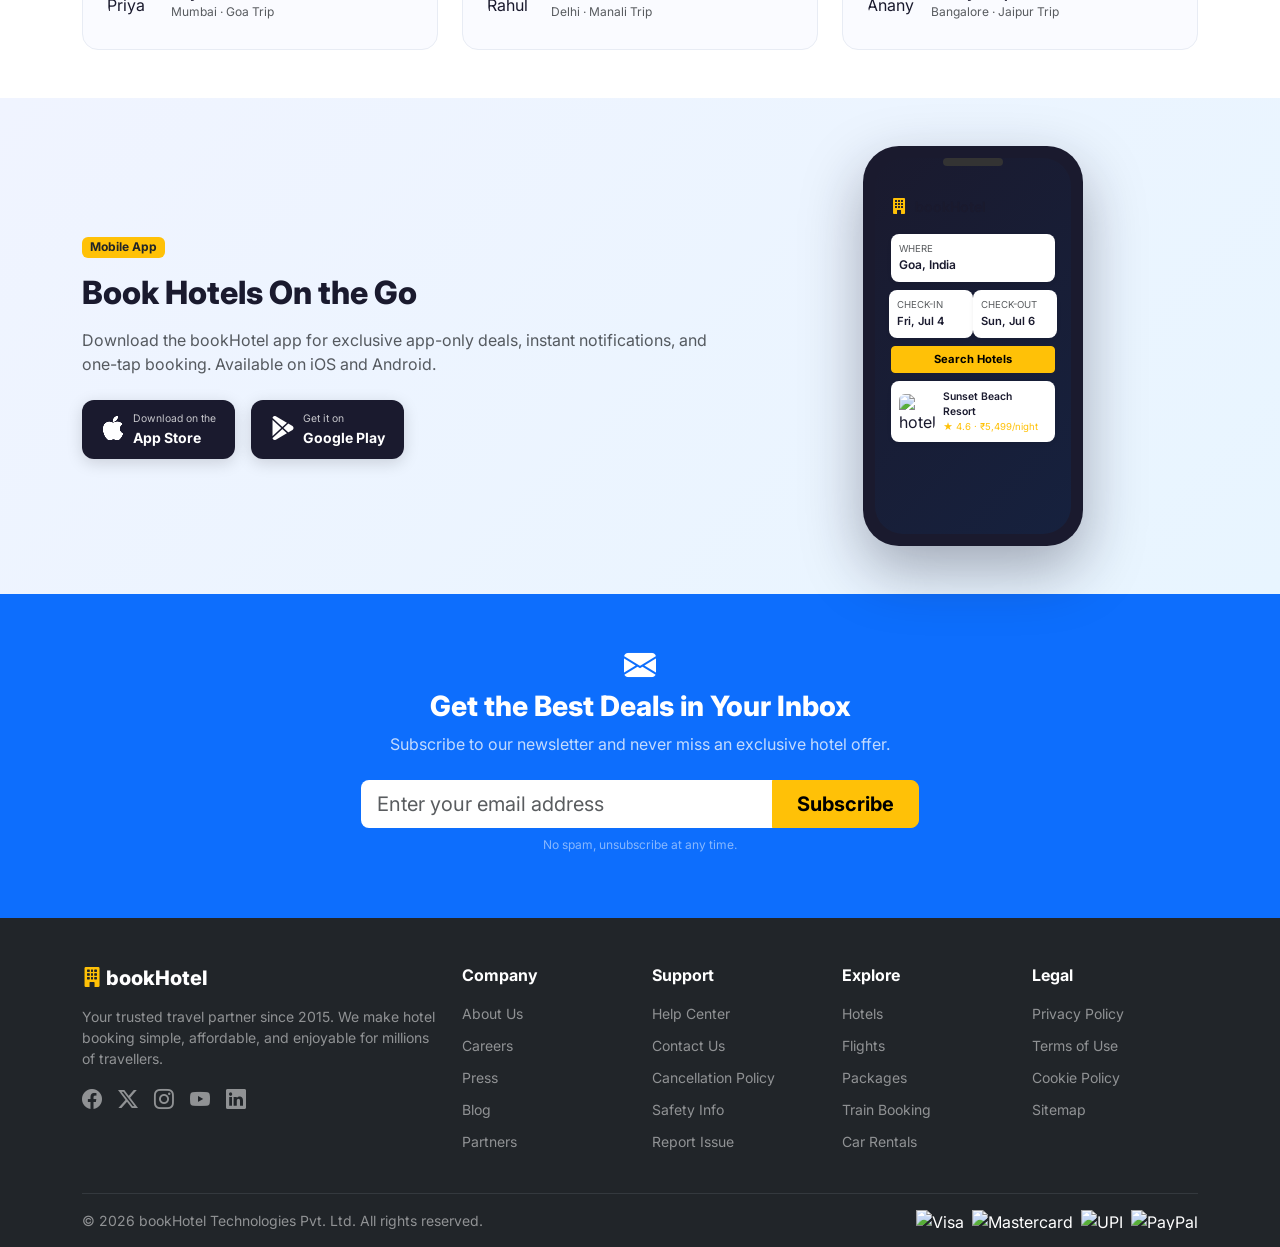
==== commit e2015479: "Add hotel booking project files" ====
--- a/index.html
+++ b/index.html
@@ -3,7 +3,7 @@
 <head>
   <meta charset="UTF-8" />
   <meta name="viewport" content="width=device-width, initial-scale=1.0"/>
-  <title>StayEase – Hotel Booking</title>
+  <title>bookHotel – Hotel Booking</title>
   <link href="https://cdn.jsdelivr.net/npm/bootstrap@5.3.3/dist/css/bootstrap.min.css" rel="stylesheet"/>
   <link href="https://cdn.jsdelivr.net/npm/bootstrap-icons@1.11.3/font/bootstrap-icons.min.css" rel="stylesheet"/>
   <link href="https://fonts.googleapis.com/css2?family=Inter:wght@400;500;600;700;800&display=swap" rel="stylesheet"/>
@@ -15,18 +15,17 @@
 <nav class="navbar navbar-expand-lg navbar-dark sticky-top" id="mainNav">
   <div class="container">
     <a class="navbar-brand fw-800 fs-4" href="#">
-      <i class="bi bi-building-fill text-warning me-1"></i>StayEase
+      <i class="bi bi-building-fill text-warning me-1"></i>bookHotel
     </a>
     <button class="navbar-toggler border-0" type="button" data-bs-toggle="collapse" data-bs-target="#navMenu">
       <span class="navbar-toggler-icon"></span>
     </button>
     <div class="collapse navbar-collapse" id="navMenu">
       <ul class="navbar-nav ms-auto align-items-lg-center gap-lg-1">
-        <li class="nav-item"><a class="nav-link" href="#">Hotels</a></li>
-        <li class="nav-item"><a class="nav-link" href="#">Flights</a></li>
-        <li class="nav-item"><a class="nav-link" href="#">Holiday Packages</a></li>
-        <li class="nav-item"><a class="nav-link" href="#">Trains</a></li>
-        <li class="nav-item"><a class="nav-link" href="#">My Trips</a></li>
+        <li class="nav-item"><a class="nav-link" href="hotels.html">Hotels</a></li>
+        <li class="nav-item"><a class="nav-link" href="#">Destinations</a></li>
+        <li class="nav-item"><a class="nav-link" href="#">My Bookings</a></li>
+        <li class="nav-item"><a class="nav-link" href="#">Contact</a></li>
         <li class="nav-item ms-lg-3">
           <a class="btn btn-outline-warning btn-sm px-3" href="#">Login / Sign Up</a>
         </li>
@@ -48,16 +47,6 @@
         <li class="nav-item">
           <button class="nav-link active" data-bs-toggle="pill" data-bs-target="#hotels">
             <i class="bi bi-building me-1"></i>Hotels
-          </button>
-        </li>
-        <li class="nav-item">
-          <button class="nav-link" data-bs-toggle="pill" data-bs-target="#flights">
-            <i class="bi bi-airplane me-1"></i>Flights
-          </button>
-        </li>
-        <li class="nav-item">
-          <button class="nav-link" data-bs-toggle="pill" data-bs-target="#packages">
-            <i class="bi bi-suitcase me-1"></i>Packages
           </button>
         </li>
       </ul>
@@ -97,65 +86,6 @@
             </div>
           </div>
         </div>
-
-        <!-- Flights Tab -->
-        <div class="tab-pane fade" id="flights">
-          <div class="row g-2 align-items-end">
-            <div class="col-12 col-md-3">
-              <label class="form-label small fw-600 text-muted">FROM</label>
-              <input type="text" class="form-control" placeholder="Departure city"/>
-            </div>
-            <div class="col-12 col-md-3">
-              <label class="form-label small fw-600 text-muted">TO</label>
-              <input type="text" class="form-control" placeholder="Arrival city"/>
-            </div>
-            <div class="col-6 col-md-2">
-              <label class="form-label small fw-600 text-muted">DEPART</label>
-              <input type="date" class="form-control"/>
-            </div>
-            <div class="col-6 col-md-2">
-              <label class="form-label small fw-600 text-muted">TRAVELLERS</label>
-              <select class="form-select">
-                <option>1 Adult</option>
-                <option>2 Adults</option>
-                <option>2 Adults, 1 Child</option>
-              </select>
-            </div>
-            <div class="col-12 col-md-2">
-              <button class="btn btn-warning w-100 fw-700 py-2">
-                <i class="bi bi-search me-1"></i>Search
-              </button>
-            </div>
-          </div>
-        </div>
-
-        <!-- Packages Tab -->
-        <div class="tab-pane fade" id="packages">
-          <div class="row g-2 align-items-end">
-            <div class="col-12 col-md-4">
-              <label class="form-label small fw-600 text-muted">GOING TO</label>
-              <input type="text" class="form-control" placeholder="Country or destination"/>
-            </div>
-            <div class="col-6 col-md-3">
-              <label class="form-label small fw-600 text-muted">DEPARTURE DATE</label>
-              <input type="date" class="form-control"/>
-            </div>
-            <div class="col-6 col-md-3">
-              <label class="form-label small fw-600 text-muted">DURATION</label>
-              <select class="form-select">
-                <option>3 Nights</option>
-                <option>5 Nights</option>
-                <option>7 Nights</option>
-                <option>10 Nights</option>
-              </select>
-            </div>
-            <div class="col-12 col-md-2">
-              <button class="btn btn-warning w-100 fw-700 py-2">
-                <i class="bi bi-search me-1"></i>Search
-              </button>
-            </div>
-          </div>
-        </div>
       </div>
     </div>
   </div>
@@ -213,7 +143,7 @@
         <h2 class="fw-800 mb-1">Popular Destinations</h2>
         <p class="text-muted mb-0">Handpicked cities loved by travellers</p>
       </div>
-      <a href="#" class="btn btn-outline-primary btn-sm">View All</a>
+      <a href="hotels.html" class="btn btn-outline-primary btn-sm">View All</a>
     </div>
     <div class="row g-3">
       <div class="col-6 col-md-3">
@@ -291,7 +221,7 @@
         <h2 class="fw-800 mb-1">Top-Rated Hotels</h2>
         <p class="text-muted mb-0">Loved by millions of happy guests</p>
       </div>
-      <a href="#" class="btn btn-outline-primary btn-sm">View All</a>
+      <a href="hotels.html" class="btn btn-outline-primary btn-sm">View All</a>
     </div>
     <div class="row g-4">
 
@@ -581,7 +511,7 @@
       <div class="col-12 col-md-7">
         <span class="badge bg-warning text-dark mb-3">Mobile App</span>
         <h2 class="fw-800 mb-3">Book Hotels On the Go</h2>
-        <p class="text-muted mb-4">Download the StayEase app for exclusive app-only deals, instant notifications, and one-tap booking. Available on iOS and Android.</p>
+        <p class="text-muted mb-4">Download the bookHotel app for exclusive app-only deals, instant notifications, and one-tap booking. Available on iOS and Android.</p>
         <div class="d-flex gap-3 flex-wrap">
           <a href="#" class="app-btn d-flex align-items-center gap-2">
             <i class="bi bi-apple fs-4"></i>
@@ -606,7 +536,7 @@
               <div class="p-3 text-start">
                 <div class="d-flex align-items-center gap-2 mb-3">
                   <i class="bi bi-building-fill text-warning"></i>
-                  <span class="fw-700 small">StayEase</span>
+                  <span class="fw-700 small">bookHotel</span>
                 </div>
                 <div class="bg-white rounded-3 p-2 mb-2 shadow-sm">
                   <div class="text-muted" style="font-size:0.6rem">WHERE</div>
@@ -660,7 +590,7 @@
   <div class="container">
     <div class="row g-4 mb-4">
       <div class="col-12 col-md-4">
-        <h5 class="fw-800 mb-3"><i class="bi bi-building-fill text-warning me-1"></i>StayEase</h5>
+        <h5 class="fw-800 mb-3"><i class="bi bi-building-fill text-warning me-1"></i>bookHotel</h5>
         <p class="text-white-50 small">Your trusted travel partner since 2015. We make hotel booking simple, affordable, and enjoyable for millions of travellers.</p>
         <div class="d-flex gap-3 mt-3">
           <a href="#" class="text-white-50 social-icon"><i class="bi bi-facebook fs-5"></i></a>
@@ -712,7 +642,7 @@
     </div>
     <hr class="border-secondary"/>
     <div class="d-flex flex-column flex-md-row justify-content-between align-items-center gap-2">
-      <p class="text-white-50 small mb-0">© 2026 StayEase Technologies Pvt. Ltd. All rights reserved.</p>
+      <p class="text-white-50 small mb-0">© 2026 bookHotel Technologies Pvt. Ltd. All rights reserved.</p>
       <div class="d-flex gap-2">
         <img src="https://img.shields.io/badge/Visa-1A1F71?style=flat&logo=visa&logoColor=white" height="20" alt="Visa"/>
         <img src="https://img.shields.io/badge/Mastercard-EB001B?style=flat&logo=mastercard&logoColor=white" height="20" alt="Mastercard"/>
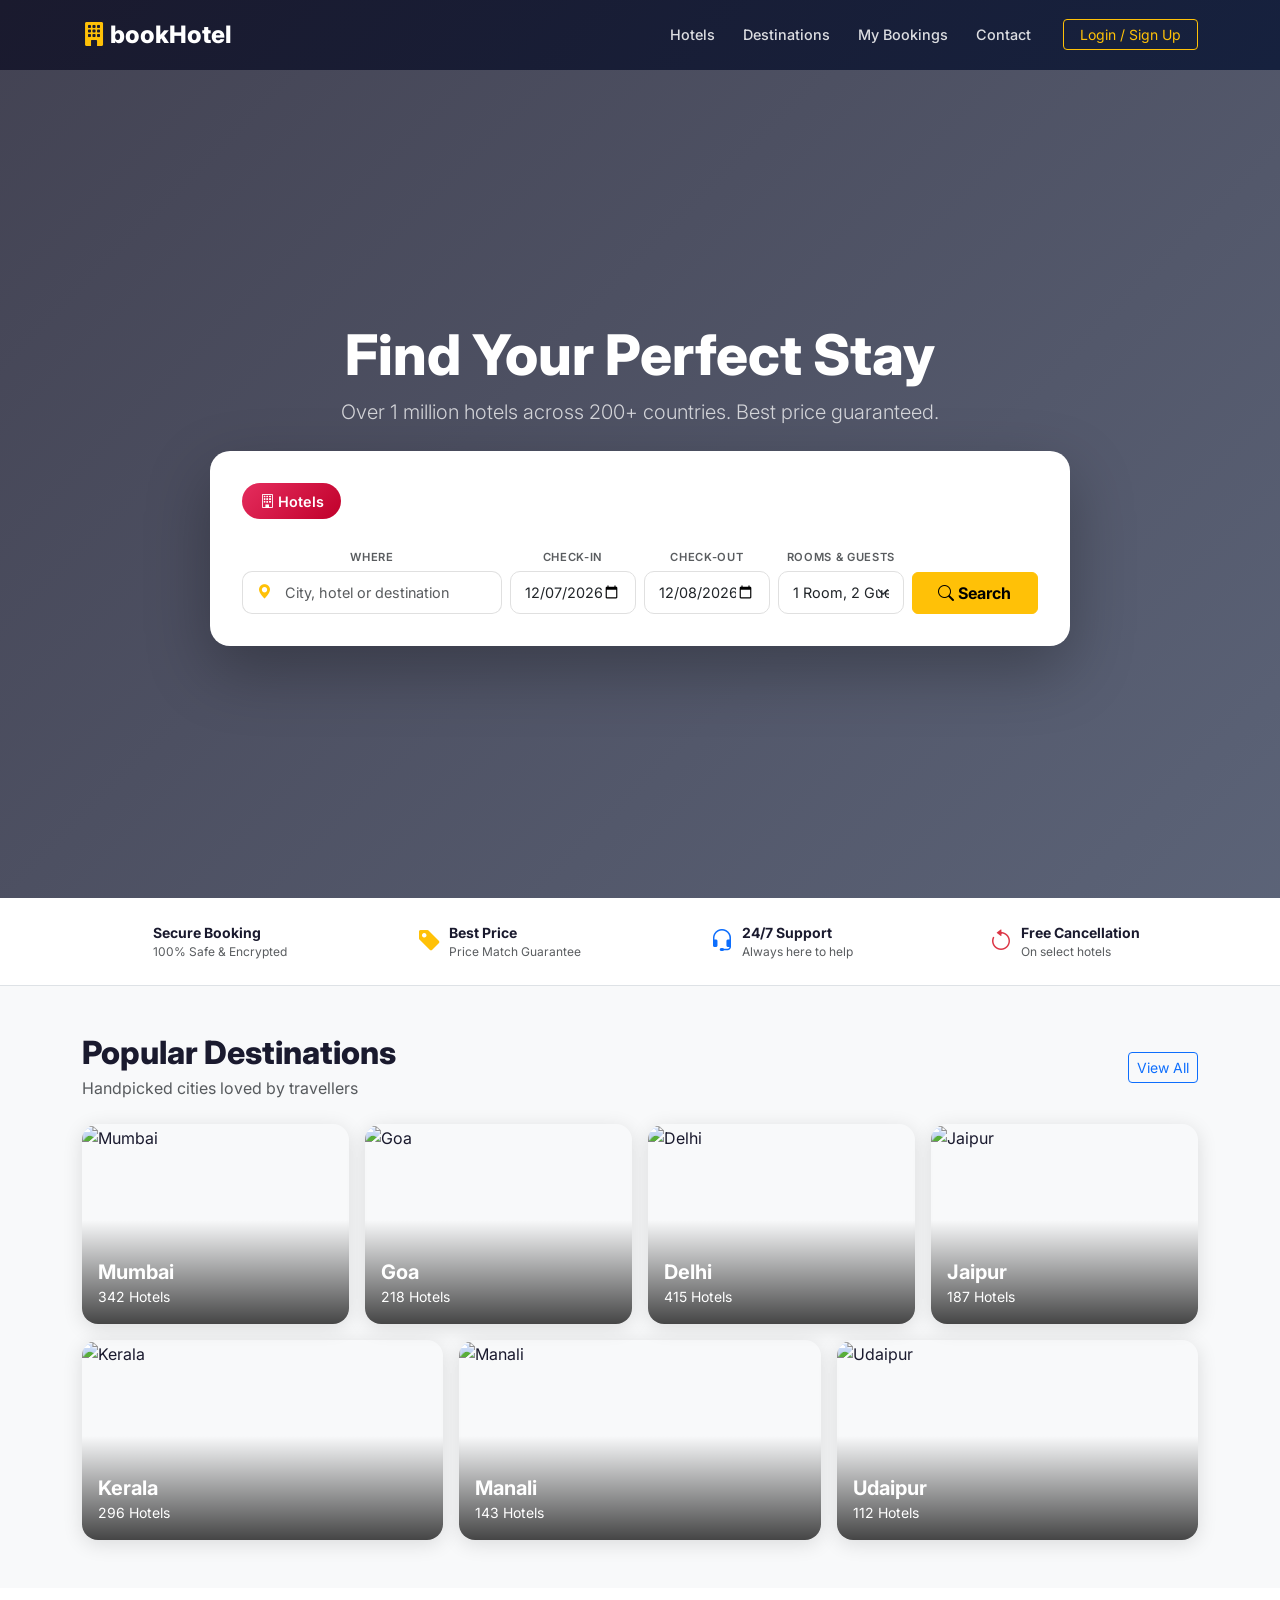
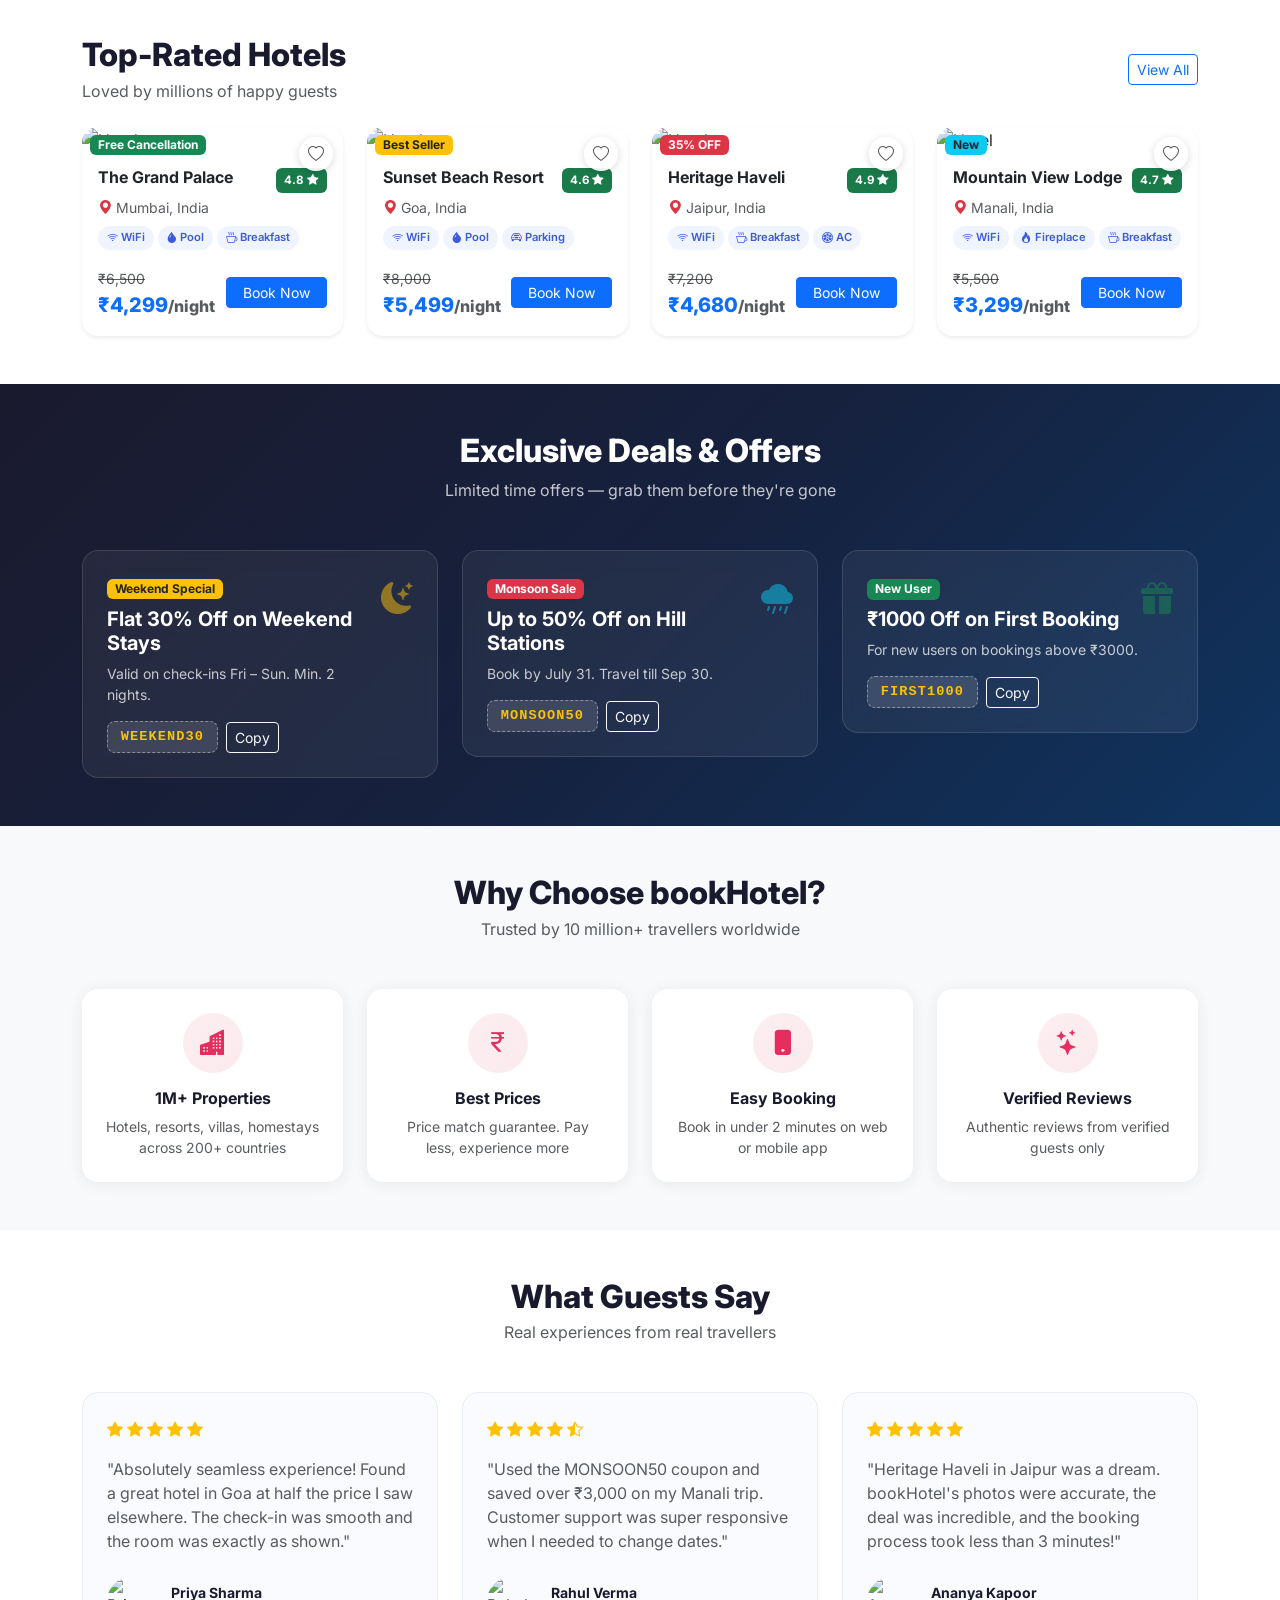
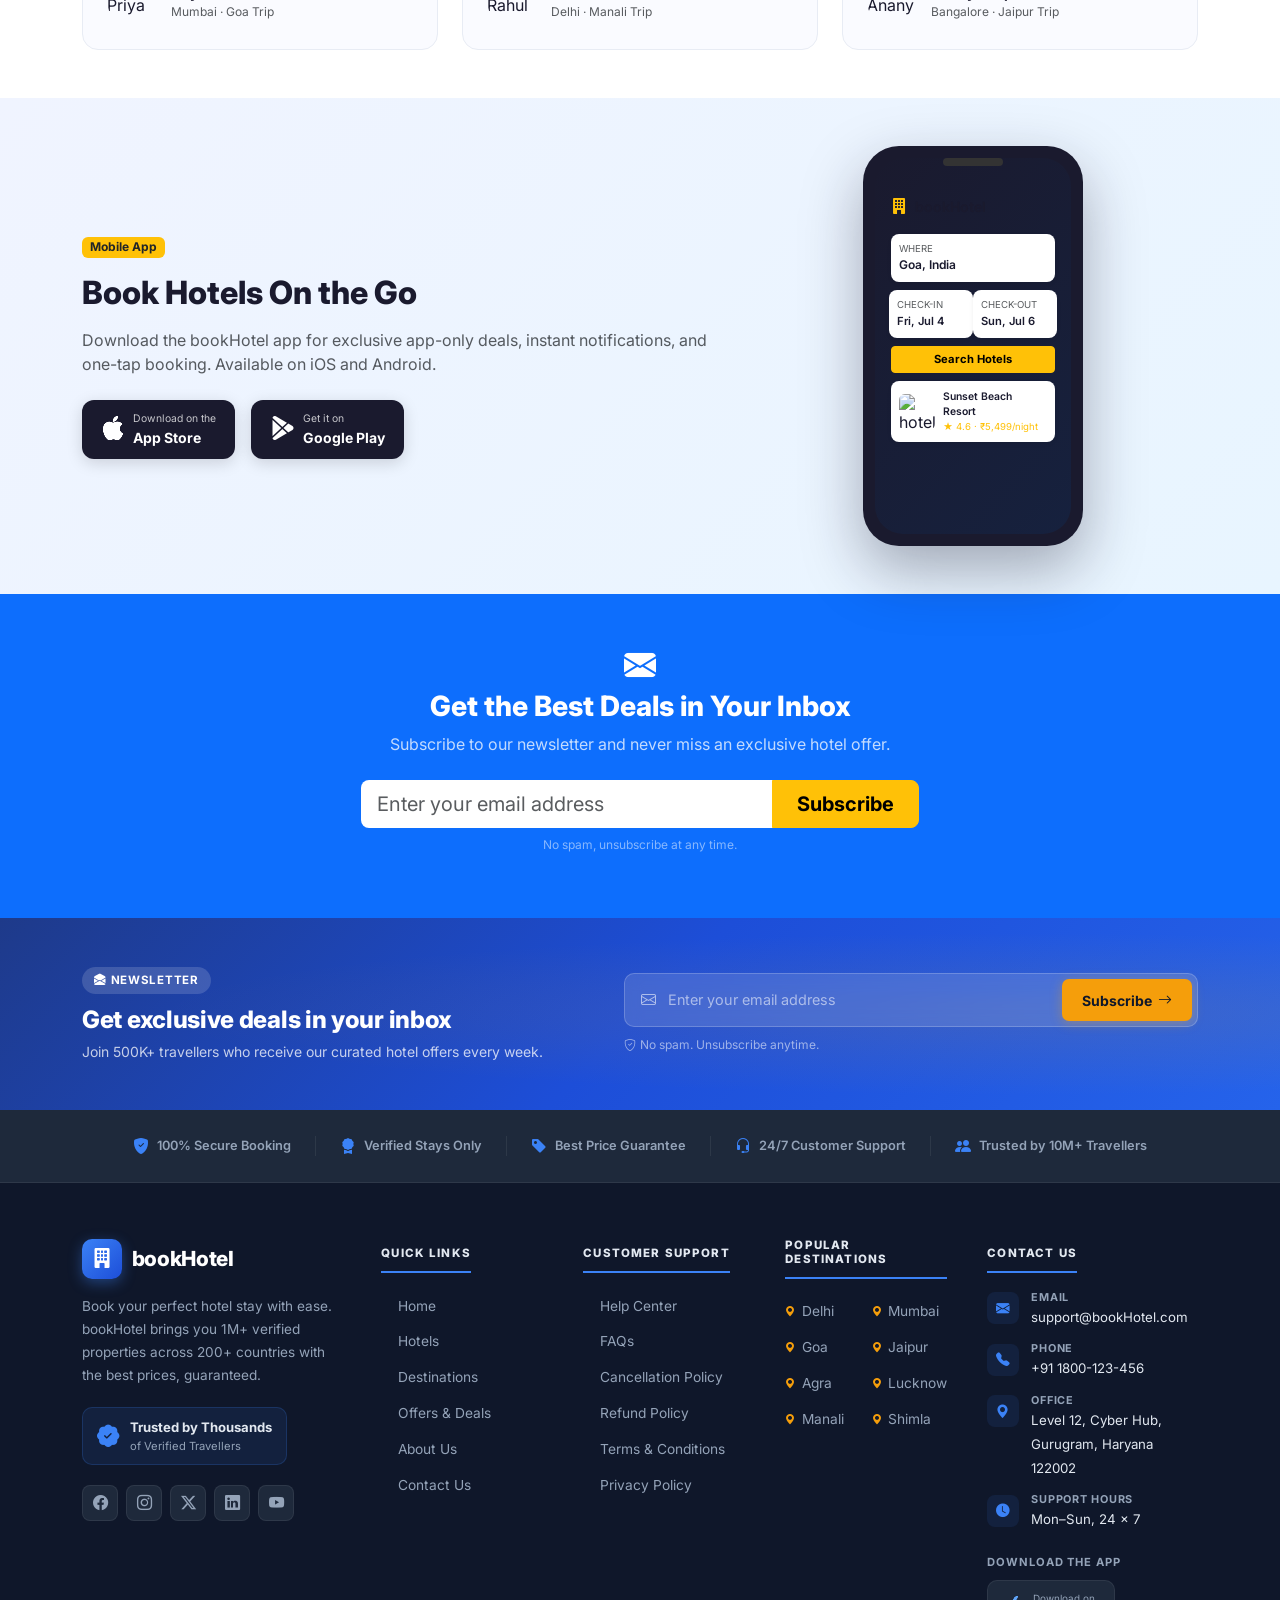
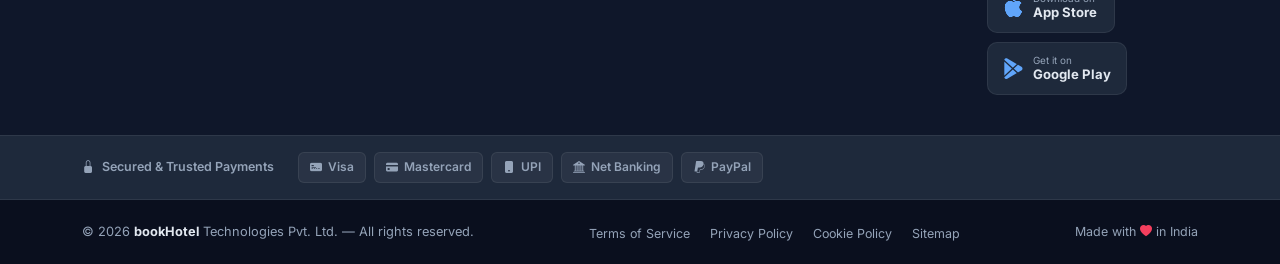
==== commit e0697502: "Add premium auth system, footer, navbar user dropdown, and UI improvements" ====
--- a/index.html
+++ b/index.html
@@ -1,12 +1,15 @@
-<!DOCTYPE html>
+﻿<!DOCTYPE html>
 <html lang="en">
 <head>
   <meta charset="UTF-8" />
   <meta name="viewport" content="width=device-width, initial-scale=1.0"/>
   <title>bookHotel – Hotel Booking</title>
-  <link href="https://cdn.jsdelivr.net/npm/bootstrap@5.3.3/dist/css/bootstrap.min.css" rel="stylesheet"/>
-  <link href="https://cdn.jsdelivr.net/npm/bootstrap-icons@1.11.3/font/bootstrap-icons.min.css" rel="stylesheet"/>
-  <link href="https://fonts.googleapis.com/css2?family=Inter:wght@400;500;600;700;800&display=swap" rel="stylesheet"/>
+  <!-- Inline SVG favicon — no external file needed, eliminates 404 -->
+  <link rel="icon" type="image/svg+xml" href="data:image/svg+xml,%3Csvg xmlns='http://www.w3.org/2000/svg' viewBox='0 0 32 32'%3E%3Crect width='32' height='32' rx='8' fill='%231a56db'/%3E%3Ctext x='50%25' y='54%25' dominant-baseline='middle' text-anchor='middle' font-size='18' font-family='system-ui' fill='%23f59e0b'%3E🏨%3C/text%3E%3C/svg%3E"/>
+  <!-- crossorigin="anonymous" tells Edge these are public CDN assets (no credentials needed), which stops Tracking Prevention storage warnings -->
+  <link href="https://cdn.jsdelivr.net/npm/bootstrap@5.3.3/dist/css/bootstrap.min.css" rel="stylesheet" crossorigin="anonymous"/>
+  <link href="https://cdn.jsdelivr.net/npm/bootstrap-icons@1.11.3/font/bootstrap-icons.min.css" rel="stylesheet" crossorigin="anonymous"/>
+  <link href="https://fonts.googleapis.com/css2?family=Inter:wght@400;500;600;700;800&display=swap" rel="stylesheet" crossorigin="anonymous"/>
   <link rel="stylesheet" href="style.css"/>
 </head>
 <body>
@@ -14,7 +17,7 @@
 <!-- ========== NAVBAR ========== -->
 <nav class="navbar navbar-expand-lg navbar-dark sticky-top" id="mainNav">
   <div class="container">
-    <a class="navbar-brand fw-800 fs-4" href="#">
+    <a class="navbar-brand fw-800 fs-4" href="index.html">
       <i class="bi bi-building-fill text-warning me-1"></i>bookHotel
     </a>
     <button class="navbar-toggler border-0" type="button" data-bs-toggle="collapse" data-bs-target="#navMenu">
@@ -24,10 +27,11 @@
       <ul class="navbar-nav ms-auto align-items-lg-center gap-lg-1">
         <li class="nav-item"><a class="nav-link" href="hotels.html">Hotels</a></li>
         <li class="nav-item"><a class="nav-link" href="#">Destinations</a></li>
-        <li class="nav-item"><a class="nav-link" href="#">My Bookings</a></li>
+        <li class="nav-item"><a class="nav-link" href="login.html">My Bookings</a></li>
         <li class="nav-item"><a class="nav-link" href="#">Contact</a></li>
-        <li class="nav-item ms-lg-3">
-          <a class="btn btn-outline-warning btn-sm px-3" href="#">Login / Sign Up</a>
+        <li class="nav-item ms-lg-3" id="navAuthSlot">
+          <!-- Filled by navbar.js: shows login btn OR user dropdown -->
+          <a class="btn btn-outline-warning btn-sm px-3" href="login.html">Login / Sign Up</a>
         </li>
       </ul>
     </div>
@@ -249,7 +253,7 @@
                 <span class="text-muted text-decoration-line-through small">₹6,500</span>
                 <div class="fw-800 text-primary fs-5">₹4,299<span class="fs-6 fw-400 text-muted">/night</span></div>
               </div>
-              <a href="#" class="btn btn-primary btn-sm px-3">Book Now</a>
+              <a href="hotel-details.html" class="btn btn-primary btn-sm px-3">Book Now</a>
             </div>
           </div>
         </div>
@@ -279,7 +283,7 @@
                 <span class="text-muted text-decoration-line-through small">₹8,000</span>
                 <div class="fw-800 text-primary fs-5">₹5,499<span class="fs-6 fw-400 text-muted">/night</span></div>
               </div>
-              <a href="#" class="btn btn-primary btn-sm px-3">Book Now</a>
+              <a href="hotel-details.html" class="btn btn-primary btn-sm px-3">Book Now</a>
             </div>
           </div>
         </div>
@@ -309,7 +313,7 @@
                 <span class="text-muted text-decoration-line-through small">₹7,200</span>
                 <div class="fw-800 text-primary fs-5">₹4,680<span class="fs-6 fw-400 text-muted">/night</span></div>
               </div>
-              <a href="#" class="btn btn-primary btn-sm px-3">Book Now</a>
+              <a href="hotel-details.html" class="btn btn-primary btn-sm px-3">Book Now</a>
             </div>
           </div>
         </div>
@@ -339,7 +343,7 @@
                 <span class="text-muted text-decoration-line-through small">₹5,500</span>
                 <div class="fw-800 text-primary fs-5">₹3,299<span class="fs-6 fw-400 text-muted">/night</span></div>
               </div>
-              <a href="#" class="btn btn-primary btn-sm px-3">Book Now</a>
+              <a href="hotel-details.html" class="btn btn-primary btn-sm px-3">Book Now</a>
             </div>
           </div>
         </div>
@@ -412,7 +416,7 @@
 <!-- ========== WHY CHOOSE US ========== -->
 <section class="py-5 bg-light">
   <div class="container text-center">
-    <h2 class="fw-800 mb-1">Why Choose StayEase?</h2>
+    <h2 class="fw-800 mb-1">Why Choose bookHotel?</h2>
     <p class="text-muted mb-5">Trusted by 10 million+ travellers worldwide</p>
     <div class="row g-4">
       <div class="col-6 col-md-3">
@@ -490,7 +494,7 @@
           <div class="d-flex gap-1 text-warning mb-3">
             <i class="bi bi-star-fill"></i><i class="bi bi-star-fill"></i><i class="bi bi-star-fill"></i><i class="bi bi-star-fill"></i><i class="bi bi-star-fill"></i>
           </div>
-          <p class="text-muted mb-4">"Heritage Haveli in Jaipur was a dream. StayEase's photos were accurate, the deal was incredible, and the booking process took less than 3 minutes!"</p>
+          <p class="text-muted mb-4">"Heritage Haveli in Jaipur was a dream. bookHotel's photos were accurate, the deal was incredible, and the booking process took less than 3 minutes!"</p>
           <div class="d-flex align-items-center gap-3">
             <img src="https://i.pravatar.cc/48?img=21" class="rounded-circle" width="48" height="48" alt="Ananya K"/>
             <div>
@@ -585,72 +589,246 @@
   </div>
 </section>
 
-<!-- ========== FOOTER ========== -->
-<footer class="bg-dark text-white pt-5 pb-3">
-  <div class="container">
-    <div class="row g-4 mb-4">
-      <div class="col-12 col-md-4">
-        <h5 class="fw-800 mb-3"><i class="bi bi-building-fill text-warning me-1"></i>bookHotel</h5>
-        <p class="text-white-50 small">Your trusted travel partner since 2015. We make hotel booking simple, affordable, and enjoyable for millions of travellers.</p>
-        <div class="d-flex gap-3 mt-3">
-          <a href="#" class="text-white-50 social-icon"><i class="bi bi-facebook fs-5"></i></a>
-          <a href="#" class="text-white-50 social-icon"><i class="bi bi-twitter-x fs-5"></i></a>
-          <a href="#" class="text-white-50 social-icon"><i class="bi bi-instagram fs-5"></i></a>
-          <a href="#" class="text-white-50 social-icon"><i class="bi bi-youtube fs-5"></i></a>
-          <a href="#" class="text-white-50 social-icon"><i class="bi bi-linkedin fs-5"></i></a>
-        </div>
-      </div>
-      <div class="col-6 col-md-2">
-        <h6 class="fw-700 mb-3">Company</h6>
-        <ul class="list-unstyled footer-links">
-          <li><a href="#">About Us</a></li>
-          <li><a href="#">Careers</a></li>
-          <li><a href="#">Press</a></li>
-          <li><a href="#">Blog</a></li>
-          <li><a href="#">Partners</a></li>
-        </ul>
-      </div>
-      <div class="col-6 col-md-2">
-        <h6 class="fw-700 mb-3">Support</h6>
-        <ul class="list-unstyled footer-links">
-          <li><a href="#">Help Center</a></li>
-          <li><a href="#">Contact Us</a></li>
-          <li><a href="#">Cancellation Policy</a></li>
-          <li><a href="#">Safety Info</a></li>
-          <li><a href="#">Report Issue</a></li>
-        </ul>
-      </div>
-      <div class="col-6 col-md-2">
-        <h6 class="fw-700 mb-3">Explore</h6>
-        <ul class="list-unstyled footer-links">
-          <li><a href="#">Hotels</a></li>
-          <li><a href="#">Flights</a></li>
-          <li><a href="#">Packages</a></li>
-          <li><a href="#">Train Booking</a></li>
-          <li><a href="#">Car Rentals</a></li>
-        </ul>
-      </div>
-      <div class="col-6 col-md-2">
-        <h6 class="fw-700 mb-3">Legal</h6>
-        <ul class="list-unstyled footer-links">
+<!-- ========== PREMIUM FOOTER ========== -->
+<footer class="se-footer">
+
+  <!-- ── TOP NEWSLETTER BAND ── -->
+  <div class="se-footer__newsletter-band">
+    <div class="container">
+      <div class="se-footer__nl-inner">
+        <div class="se-footer__nl-copy">
+          <span class="se-footer__nl-badge"><i class="bi bi-envelope-open-fill me-1"></i>Newsletter</span>
+          <h3 class="se-footer__nl-title">Get exclusive deals in your inbox</h3>
+          <p class="se-footer__nl-sub">Join 500K+ travellers who receive our curated hotel offers every week.</p>
+        </div>
+        <form class="se-footer__nl-form" id="footerNewsletterForm" novalidate>
+          <div class="se-footer__nl-field">
+            <i class="bi bi-envelope se-footer__nl-icon"></i>
+            <input type="email" class="se-footer__nl-input" id="nlEmail" placeholder="Enter your email address" aria-label="Email for newsletter"/>
+            <button type="submit" class="se-footer__nl-btn">
+              <span class="se-footer__nl-btn-txt">Subscribe</span>
+              <i class="bi bi-arrow-right se-footer__nl-btn-icon"></i>
+            </button>
+          </div>
+          <p class="se-footer__nl-note"><i class="bi bi-shield-check me-1"></i>No spam. Unsubscribe anytime.</p>
+          <p class="se-footer__nl-ok d-none" id="nlOk"><i class="bi bi-check-circle-fill me-1"></i>You're subscribed!</p>
+        </form>
+      </div>
+    </div>
+  </div>
+
+  <!-- ── TRUST STRIP ── -->
+  <div class="se-footer__trust-strip">
+    <div class="container">
+      <div class="se-footer__trust-row">
+        <div class="se-footer__trust-item">
+          <i class="bi bi-shield-fill-check"></i>
+          <span>100% Secure Booking</span>
+        </div>
+        <div class="se-footer__trust-sep"></div>
+        <div class="se-footer__trust-item">
+          <i class="bi bi-award-fill"></i>
+          <span>Verified Stays Only</span>
+        </div>
+        <div class="se-footer__trust-sep"></div>
+        <div class="se-footer__trust-item">
+          <i class="bi bi-tag-fill"></i>
+          <span>Best Price Guarantee</span>
+        </div>
+        <div class="se-footer__trust-sep"></div>
+        <div class="se-footer__trust-item">
+          <i class="bi bi-headset"></i>
+          <span>24/7 Customer Support</span>
+        </div>
+        <div class="se-footer__trust-sep"></div>
+        <div class="se-footer__trust-item">
+          <i class="bi bi-people-fill"></i>
+          <span>Trusted by 10M+ Travellers</span>
+        </div>
+      </div>
+    </div>
+  </div>
+
+  <!-- ── MAIN GRID ── -->
+  <div class="se-footer__main">
+    <div class="container">
+      <div class="se-footer__grid">
+
+        <!-- COL 1 — Brand -->
+        <div class="se-footer__col se-footer__col--brand">
+          <a href="index.html" class="se-footer__logo">
+            <div class="se-footer__logo-icon"><i class="bi bi-building-fill"></i></div>
+            <span class="se-footer__logo-name">bookHotel</span>
+          </a>
+          <p class="se-footer__brand-desc">
+            Book your perfect hotel stay with ease. bookHotel brings you 1M+ verified properties across 200+ countries with the best prices, guaranteed.
+          </p>
+          <!-- Trusted badge -->
+          <div class="se-footer__trusted-badge">
+            <i class="bi bi-patch-check-fill se-footer__badge-icon"></i>
+            <div>
+              <div class="se-footer__badge-title">Trusted by Thousands</div>
+              <div class="se-footer__badge-sub">of Verified Travellers</div>
+            </div>
+          </div>
+          <!-- Social icons -->
+          <div class="se-footer__social">
+            <a href="#" class="se-footer__social-btn" aria-label="Facebook"><i class="bi bi-facebook"></i></a>
+            <a href="#" class="se-footer__social-btn" aria-label="Instagram"><i class="bi bi-instagram"></i></a>
+            <a href="#" class="se-footer__social-btn" aria-label="Twitter / X"><i class="bi bi-twitter-x"></i></a>
+            <a href="#" class="se-footer__social-btn" aria-label="LinkedIn"><i class="bi bi-linkedin"></i></a>
+            <a href="#" class="se-footer__social-btn" aria-label="YouTube"><i class="bi bi-youtube"></i></a>
+          </div>
+        </div>
+
+        <!-- COL 2 — Quick Links -->
+        <div class="se-footer__col">
+          <button class="se-footer__col-toggle" aria-expanded="false">
+            Quick Links <i class="bi bi-chevron-down se-footer__toggle-icon"></i>
+          </button>
+          <h6 class="se-footer__col-heading">Quick Links</h6>
+          <ul class="se-footer__link-list">
+            <li><a href="index.html"><i class="bi bi-chevron-right"></i>Home</a></li>
+            <li><a href="hotels.html"><i class="bi bi-chevron-right"></i>Hotels</a></li>
+            <li><a href="#"><i class="bi bi-chevron-right"></i>Destinations</a></li>
+            <li><a href="#"><i class="bi bi-chevron-right"></i>Offers &amp; Deals</a></li>
+            <li><a href="#"><i class="bi bi-chevron-right"></i>About Us</a></li>
+            <li><a href="#"><i class="bi bi-chevron-right"></i>Contact Us</a></li>
+          </ul>
+        </div>
+
+        <!-- COL 3 — Customer Support -->
+        <div class="se-footer__col">
+          <button class="se-footer__col-toggle" aria-expanded="false">
+            Customer Support <i class="bi bi-chevron-down se-footer__toggle-icon"></i>
+          </button>
+          <h6 class="se-footer__col-heading">Customer Support</h6>
+          <ul class="se-footer__link-list">
+            <li><a href="#"><i class="bi bi-chevron-right"></i>Help Center</a></li>
+            <li><a href="#"><i class="bi bi-chevron-right"></i>FAQs</a></li>
+            <li><a href="#"><i class="bi bi-chevron-right"></i>Cancellation Policy</a></li>
+            <li><a href="#"><i class="bi bi-chevron-right"></i>Refund Policy</a></li>
+            <li><a href="#"><i class="bi bi-chevron-right"></i>Terms &amp; Conditions</a></li>
+            <li><a href="#"><i class="bi bi-chevron-right"></i>Privacy Policy</a></li>
+          </ul>
+        </div>
+
+        <!-- COL 4 — Popular Destinations -->
+        <div class="se-footer__col">
+          <button class="se-footer__col-toggle" aria-expanded="false">
+            Popular Destinations <i class="bi bi-chevron-down se-footer__toggle-icon"></i>
+          </button>
+          <h6 class="se-footer__col-heading">Popular Destinations</h6>
+          <ul class="se-footer__link-list se-footer__link-list--dest">
+            <li><a href="hotels.html"><i class="bi bi-geo-alt-fill"></i>Delhi</a></li>
+            <li><a href="hotels.html"><i class="bi bi-geo-alt-fill"></i>Mumbai</a></li>
+            <li><a href="hotels.html"><i class="bi bi-geo-alt-fill"></i>Goa</a></li>
+            <li><a href="hotels.html"><i class="bi bi-geo-alt-fill"></i>Jaipur</a></li>
+            <li><a href="hotels.html"><i class="bi bi-geo-alt-fill"></i>Agra</a></li>
+            <li><a href="hotels.html"><i class="bi bi-geo-alt-fill"></i>Lucknow</a></li>
+            <li><a href="hotels.html"><i class="bi bi-geo-alt-fill"></i>Manali</a></li>
+            <li><a href="hotels.html"><i class="bi bi-geo-alt-fill"></i>Shimla</a></li>
+          </ul>
+        </div>
+
+        <!-- COL 5 — Contact + App -->
+        <div class="se-footer__col se-footer__col--contact">
+          <button class="se-footer__col-toggle" aria-expanded="false">
+            Contact Us <i class="bi bi-chevron-down se-footer__toggle-icon"></i>
+          </button>
+          <h6 class="se-footer__col-heading">Contact Us</h6>
+          <ul class="se-footer__contact-list">
+            <li>
+              <span class="se-footer__contact-icon"><i class="bi bi-envelope-fill"></i></span>
+              <div>
+                <div class="se-footer__contact-label">Email</div>
+                <a href="mailto:support@bookHotel.com" class="se-footer__contact-val">support@bookHotel.com</a>
+              </div>
+            </li>
+            <li>
+              <span class="se-footer__contact-icon"><i class="bi bi-telephone-fill"></i></span>
+              <div>
+                <div class="se-footer__contact-label">Phone</div>
+                <a href="tel:+911800123456" class="se-footer__contact-val">+91 1800-123-456</a>
+              </div>
+            </li>
+            <li>
+              <span class="se-footer__contact-icon"><i class="bi bi-geo-alt-fill"></i></span>
+              <div>
+                <div class="se-footer__contact-label">Office</div>
+                <span class="se-footer__contact-val">Level 12, Cyber Hub, Gurugram, Haryana 122002</span>
+              </div>
+            </li>
+            <li>
+              <span class="se-footer__contact-icon"><i class="bi bi-clock-fill"></i></span>
+              <div>
+                <div class="se-footer__contact-label">Support Hours</div>
+                <span class="se-footer__contact-val">Mon–Sun, 24 × 7</span>
+              </div>
+            </li>
+          </ul>
+          <!-- App Download -->
+          <div class="se-footer__apps">
+            <div class="se-footer__apps-label">Download the App</div>
+            <div class="se-footer__apps-row">
+              <a href="#" class="se-footer__app-btn" aria-label="Download on App Store">
+                <i class="bi bi-apple se-footer__app-icon"></i>
+                <div>
+                  <div class="se-footer__app-small">Download on</div>
+                  <div class="se-footer__app-store">App Store</div>
+                </div>
+              </a>
+              <a href="#" class="se-footer__app-btn" aria-label="Get on Google Play">
+                <i class="bi bi-google-play se-footer__app-icon"></i>
+                <div>
+                  <div class="se-footer__app-small">Get it on</div>
+                  <div class="se-footer__app-store">Google Play</div>
+                </div>
+              </a>
+            </div>
+          </div>
+        </div>
+
+      </div><!-- /.se-footer__grid -->
+    </div>
+  </div><!-- /.se-footer__main -->
+
+  <!-- ── PAYMENT STRIP ── -->
+  <div class="se-footer__payment-strip">
+    <div class="container">
+      <div class="se-footer__payment-row">
+        <span class="se-footer__payment-label"><i class="bi bi-lock-fill me-2"></i>Secured &amp; Trusted Payments</span>
+        <div class="se-footer__payment-icons">
+          <div class="se-footer__pay-badge" title="Visa"><i class="bi bi-credit-card-2-front-fill"></i> Visa</div>
+          <div class="se-footer__pay-badge" title="Mastercard"><i class="bi bi-credit-card-fill"></i> Mastercard</div>
+          <div class="se-footer__pay-badge" title="UPI"><i class="bi bi-phone-fill"></i> UPI</div>
+          <div class="se-footer__pay-badge" title="Net Banking"><i class="bi bi-bank2"></i> Net Banking</div>
+          <div class="se-footer__pay-badge" title="PayPal"><i class="bi bi-paypal"></i> PayPal</div>
+        </div>
+      </div>
+    </div>
+  </div>
+
+  <!-- ── BOTTOM BAR ── -->
+  <div class="se-footer__bottom">
+    <div class="container">
+      <div class="se-footer__bottom-inner">
+        <p class="se-footer__copy">
+          © 2026 <strong>bookHotel</strong> Technologies Pvt. Ltd. — All rights reserved.
+        </p>
+        <ul class="se-footer__bottom-links">
+          <li><a href="#">Terms of Service</a></li>
           <li><a href="#">Privacy Policy</a></li>
-          <li><a href="#">Terms of Use</a></li>
           <li><a href="#">Cookie Policy</a></li>
           <li><a href="#">Sitemap</a></li>
         </ul>
-      </div>
-    </div>
-    <hr class="border-secondary"/>
-    <div class="d-flex flex-column flex-md-row justify-content-between align-items-center gap-2">
-      <p class="text-white-50 small mb-0">© 2026 bookHotel Technologies Pvt. Ltd. All rights reserved.</p>
-      <div class="d-flex gap-2">
-        <img src="https://img.shields.io/badge/Visa-1A1F71?style=flat&logo=visa&logoColor=white" height="20" alt="Visa"/>
-        <img src="https://img.shields.io/badge/Mastercard-EB001B?style=flat&logo=mastercard&logoColor=white" height="20" alt="Mastercard"/>
-        <img src="https://img.shields.io/badge/UPI-1a73e8?style=flat&logo=google-pay&logoColor=white" height="20" alt="UPI"/>
-        <img src="https://img.shields.io/badge/PayPal-003087?style=flat&logo=paypal&logoColor=white" height="20" alt="PayPal"/>
-      </div>
-    </div>
-  </div>
+        <p class="se-footer__made">
+          Made with <i class="bi bi-heart-fill se-footer__heart"></i> in India
+        </p>
+      </div>
+    </div>
+  </div>
+
 </footer>
 
 <!-- Back to top -->
@@ -658,7 +836,8 @@
   <i class="bi bi-arrow-up"></i>
 </button>
 
-<script src="https://cdn.jsdelivr.net/npm/bootstrap@5.3.3/dist/js/bootstrap.bundle.min.js"></script>
+<script src="https://cdn.jsdelivr.net/npm/bootstrap@5.3.3/dist/js/bootstrap.bundle.min.js" crossorigin="anonymous"></script>
+<script src="navbar.js"></script>
 <script>
   // Copy coupon code
   function copyCode(btn, code) {
@@ -692,6 +871,34 @@
   document.querySelectorAll('input[type=date]').forEach((el, i) => {
     el.value = i % 2 === 0 ? fmt(tomorrow) : fmt(dayAfter);
   });
+
+  // Footer newsletter subscribe
+  const nlForm = document.getElementById('footerNewsletterForm');
+  if (nlForm) {
+    nlForm.addEventListener('submit', function(e) {
+      e.preventDefault();
+      const emailVal = document.getElementById('nlEmail').value.trim();
+      const okMsg = document.getElementById('nlOk');
+      if (!emailVal || !/^[^\s@]+@[^\s@]+\.[^\s@]+$/.test(emailVal)) {
+        document.getElementById('nlEmail').style.borderColor = '#ef4444';
+        return;
+      }
+      document.getElementById('nlEmail').style.borderColor = '';
+      okMsg.classList.remove('d-none');
+      nlForm.querySelector('.se-footer__nl-field').style.opacity = '0.5';
+      nlForm.querySelector('.se-footer__nl-field').style.pointerEvents = 'none';
+    });
+  }
+
+  // Footer accordion for mobile
+  document.querySelectorAll('.se-footer__col-toggle').forEach(btn => {
+    btn.addEventListener('click', function() {
+      const col = this.closest('.se-footer__col');
+      const expanded = this.getAttribute('aria-expanded') === 'true';
+      this.setAttribute('aria-expanded', !expanded);
+      col.classList.toggle('se-footer__col--open', !expanded);
+    });
+  });
 </script>
 </body>
 </html>
--- a/style.css
+++ b/style.css
@@ -396,3 +396,611 @@
     margin-top: 0.5rem;
   }
 }
+
+/* ================================================================
+   PREMIUM FOOTER — StayEase
+   ================================================================ */
+
+/* ── CSS variables scoped to footer ── */
+.se-footer {
+  --f-bg:        #0f172a;
+  --f-bg-2:      #1e293b;
+  --f-bg-3:      #0a0f1e;
+  --f-border:    rgba(255,255,255,.07);
+  --f-text:      #e2e8f0;
+  --f-muted:     #94a3b8;
+  --f-accent:    #3b82f6;
+  --f-accent-lt: #60a5fa;
+  --f-gold:      #f59e0b;
+  --f-r:         10px;
+  --f-t:         .22s cubic-bezier(.4,0,.2,1);
+  font-family: 'Inter', system-ui, sans-serif;
+  background: var(--f-bg);
+  color: var(--f-text);
+  -webkit-font-smoothing: antialiased;
+}
+
+/* ── Newsletter band ── */
+.se-footer__newsletter-band {
+  background: linear-gradient(135deg, #1e3a8a 0%, #1d4ed8 50%, #2563eb 100%);
+  padding: 3rem 0;
+  position: relative;
+  overflow: hidden;
+}
+.se-footer__newsletter-band::before {
+  content: '';
+  position: absolute; inset: 0;
+  background: radial-gradient(ellipse at 80% 50%, rgba(245,158,11,.12) 0%, transparent 60%);
+}
+.se-footer__nl-inner {
+  position: relative; z-index: 1;
+  display: flex; align-items: center;
+  gap: 3rem; flex-wrap: wrap;
+}
+.se-footer__nl-copy { flex: 1 1 260px; }
+.se-footer__nl-badge {
+  display: inline-flex; align-items: center;
+  background: rgba(255,255,255,.15); color: #fff;
+  font-size: .72rem; font-weight: 700;
+  padding: .3rem .75rem; border-radius: 50px;
+  letter-spacing: .06em; text-transform: uppercase;
+  margin-bottom: .75rem;
+}
+.se-footer__nl-title {
+  font-size: 1.5rem; font-weight: 800;
+  color: #fff; margin-bottom: .4rem;
+  letter-spacing: -.3px; line-height: 1.2;
+}
+.se-footer__nl-sub { font-size: .875rem; color: rgba(255,255,255,.75); margin: 0; }
+
+.se-footer__nl-form { flex: 1 1 340px; }
+.se-footer__nl-field {
+  display: flex; align-items: center;
+  background: rgba(255,255,255,.12);
+  backdrop-filter: blur(8px);
+  border: 1.5px solid rgba(255,255,255,.2);
+  border-radius: var(--f-r);
+  padding: .3rem .3rem .3rem 1rem;
+  transition: border-color var(--f-t), box-shadow var(--f-t);
+}
+.se-footer__nl-field:focus-within {
+  border-color: rgba(255,255,255,.6);
+  box-shadow: 0 0 0 3px rgba(255,255,255,.1);
+}
+.se-footer__nl-icon { color: rgba(255,255,255,.6); font-size: .95rem; flex-shrink: 0; }
+.se-footer__nl-input {
+  flex: 1; background: none; border: none; outline: none;
+  color: #fff; font-family: inherit; font-size: .9rem;
+  padding: .5rem .75rem;
+}
+.se-footer__nl-input::placeholder { color: rgba(255,255,255,.55); }
+.se-footer__nl-btn {
+  display: flex; align-items: center; gap: .4rem;
+  background: var(--f-gold); color: #0f172a;
+  border: none; border-radius: 7px;
+  padding: .65rem 1.25rem;
+  font-family: inherit; font-size: .875rem; font-weight: 700;
+  cursor: pointer; white-space: nowrap;
+  transition: background var(--f-t), transform .1s ease, box-shadow var(--f-t);
+  box-shadow: 0 2px 12px rgba(245,158,11,.35);
+}
+.se-footer__nl-btn:hover { background: #d97706; transform: translateY(-1px); box-shadow: 0 4px 18px rgba(245,158,11,.45); }
+.se-footer__nl-btn:active { transform: translateY(0); }
+.se-footer__nl-btn-icon { transition: transform var(--f-t); }
+.se-footer__nl-btn:hover .se-footer__nl-btn-icon { transform: translateX(3px); }
+.se-footer__nl-note {
+  font-size: .75rem; color: rgba(255,255,255,.55);
+  margin-top: .6rem; margin-bottom: 0;
+}
+.se-footer__nl-ok {
+  font-size: .82rem; color: #86efac;
+  font-weight: 600; margin-top: .4rem; margin-bottom: 0;
+}
+
+/* ── Trust strip ── */
+.se-footer__trust-strip {
+  background: var(--f-bg-2);
+  border-bottom: 1px solid var(--f-border);
+  padding: 1rem 0;
+}
+.se-footer__trust-row {
+  display: flex; align-items: center; justify-content: center;
+  gap: 0; flex-wrap: wrap;
+}
+.se-footer__trust-item {
+  display: flex; align-items: center; gap: .5rem;
+  font-size: .8rem; font-weight: 600; color: var(--f-muted);
+  padding: .5rem 1.5rem; white-space: nowrap;
+  transition: color var(--f-t);
+}
+.se-footer__trust-item:hover { color: var(--f-accent-lt); }
+.se-footer__trust-item i {
+  font-size: 1rem; color: var(--f-accent);
+  transition: transform var(--f-t);
+}
+.se-footer__trust-item:hover i { transform: scale(1.15); }
+.se-footer__trust-sep {
+  width: 1px; height: 20px;
+  background: var(--f-border);
+}
+
+/* ── Main grid ── */
+.se-footer__main { padding: 3.5rem 0 2.5rem; }
+.se-footer__grid {
+  display: grid;
+  grid-template-columns: 1.6fr 1fr 1fr 1fr 1.3fr;
+  gap: 2.5rem;
+}
+
+/* ── Column base ── */
+.se-footer__col-heading {
+  font-size: .72rem; font-weight: 800;
+  color: var(--f-text); letter-spacing: .1em;
+  text-transform: uppercase; margin-bottom: 1.1rem;
+  padding-bottom: .65rem;
+  border-bottom: 2px solid var(--f-accent);
+  display: inline-block;
+}
+/* mobile toggle button — hidden on desktop */
+.se-footer__col-toggle { display: none; }
+
+/* ── Link lists ── */
+.se-footer__link-list {
+  list-style: none; margin: 0; padding: 0;
+  display: flex; flex-direction: column; gap: .35rem;
+}
+.se-footer__link-list a {
+  display: flex; align-items: center; gap: .4rem;
+  font-size: .86rem; color: var(--f-muted);
+  text-decoration: none; padding: .3rem 0;
+  transition: color var(--f-t), gap var(--f-t);
+}
+.se-footer__link-list a i {
+  font-size: .65rem; color: var(--f-accent);
+  opacity: 0; transform: translateX(-4px);
+  transition: opacity var(--f-t), transform var(--f-t);
+}
+.se-footer__link-list a:hover { color: var(--f-accent-lt); gap: .65rem; }
+.se-footer__link-list a:hover i { opacity: 1; transform: translateX(0); }
+
+/* destinations — geo icon always visible */
+.se-footer__link-list--dest a i {
+  opacity: 1; transform: none;
+  color: var(--f-gold);
+}
+.se-footer__link-list--dest { display: grid; grid-template-columns: 1fr 1fr; gap: .35rem .75rem; }
+
+/* ── Brand column ── */
+.se-footer__logo {
+  display: inline-flex; align-items: center; gap: .6rem;
+  text-decoration: none; margin-bottom: 1rem;
+}
+.se-footer__logo-icon {
+  width: 40px; height: 40px;
+  background: linear-gradient(135deg, var(--f-accent) 0%, #1d4ed8 100%);
+  border-radius: 10px;
+  display: flex; align-items: center; justify-content: center;
+  color: #fff; font-size: 1.25rem;
+  box-shadow: 0 4px 14px rgba(59,130,246,.4);
+  transition: transform var(--f-t), box-shadow var(--f-t);
+}
+.se-footer__logo:hover .se-footer__logo-icon {
+  transform: rotate(-6deg) scale(1.08);
+  box-shadow: 0 6px 20px rgba(59,130,246,.55);
+}
+.se-footer__logo-name {
+  font-size: 1.3rem; font-weight: 800;
+  color: #fff; letter-spacing: -.3px;
+}
+.se-footer__brand-desc {
+  font-size: .85rem; color: var(--f-muted);
+  line-height: 1.7; margin-bottom: 1.25rem;
+}
+
+/* Trusted badge */
+.se-footer__trusted-badge {
+  display: inline-flex; align-items: center; gap: .65rem;
+  background: rgba(59,130,246,.1);
+  border: 1px solid rgba(59,130,246,.2);
+  border-radius: var(--f-r);
+  padding: .6rem .9rem;
+  margin-bottom: 1.25rem;
+  transition: background var(--f-t), border-color var(--f-t);
+}
+.se-footer__trusted-badge:hover {
+  background: rgba(59,130,246,.18);
+  border-color: rgba(59,130,246,.35);
+}
+.se-footer__badge-icon {
+  font-size: 1.4rem; color: var(--f-accent);
+  animation: pulseGlow 2.5s ease-in-out infinite;
+}
+@keyframes pulseGlow {
+  0%,100% { filter: drop-shadow(0 0 0px rgba(59,130,246,0)); }
+  50%      { filter: drop-shadow(0 0 6px rgba(59,130,246,.8)); }
+}
+.se-footer__badge-title {
+  font-size: .82rem; font-weight: 700; color: var(--f-text);
+}
+.se-footer__badge-sub {
+  font-size: .7rem; color: var(--f-muted);
+}
+
+/* Social icons */
+.se-footer__social {
+  display: flex; gap: .5rem;
+}
+.se-footer__social-btn {
+  width: 36px; height: 36px;
+  display: flex; align-items: center; justify-content: center;
+  background: var(--f-bg-2);
+  border: 1px solid var(--f-border);
+  border-radius: 8px; color: var(--f-muted);
+  font-size: .95rem; text-decoration: none;
+  transition: background var(--f-t), color var(--f-t), border-color var(--f-t), transform .1s ease;
+}
+.se-footer__social-btn:hover {
+  background: var(--f-accent); color: #fff;
+  border-color: var(--f-accent); transform: translateY(-2px);
+}
+
+/* ── Contact list ── */
+.se-footer__contact-list {
+  list-style: none; margin: 0 0 1.5rem; padding: 0;
+  display: flex; flex-direction: column; gap: .9rem;
+}
+.se-footer__contact-list li { display: flex; gap: .75rem; align-items: flex-start; }
+.se-footer__contact-icon {
+  flex-shrink: 0; width: 32px; height: 32px;
+  background: rgba(59,130,246,.1); border-radius: 8px;
+  display: flex; align-items: center; justify-content: center;
+  color: var(--f-accent); font-size: .85rem;
+  margin-top: .1rem;
+  transition: background var(--f-t), transform var(--f-t);
+}
+.se-footer__contact-list li:hover .se-footer__contact-icon {
+  background: rgba(59,130,246,.22); transform: scale(1.1);
+}
+.se-footer__contact-label {
+  font-size: .68rem; font-weight: 700; color: var(--f-muted);
+  text-transform: uppercase; letter-spacing: .07em; line-height: 1.2;
+}
+.se-footer__contact-val {
+  font-size: .83rem; color: var(--f-text);
+  text-decoration: none; line-height: 1.4;
+  transition: color var(--f-t);
+}
+a.se-footer__contact-val:hover { color: var(--f-accent-lt); }
+
+/* ── App download buttons ── */
+.se-footer__apps-label {
+  font-size: .7rem; font-weight: 700;
+  text-transform: uppercase; letter-spacing: .08em;
+  color: var(--f-muted); margin-bottom: .6rem;
+}
+.se-footer__apps-row { display: flex; gap: .6rem; flex-wrap: wrap; }
+.se-footer__app-btn {
+  display: flex; align-items: center; gap: .6rem;
+  background: var(--f-bg-2);
+  border: 1px solid var(--f-border);
+  border-radius: var(--f-r); padding: .6rem .9rem;
+  text-decoration: none; color: var(--f-text);
+  transition: background var(--f-t), border-color var(--f-t), transform .1s ease;
+  min-width: 128px;
+}
+.se-footer__app-btn:hover {
+  background: rgba(59,130,246,.12);
+  border-color: rgba(59,130,246,.3);
+  transform: translateY(-2px); color: #fff;
+}
+.se-footer__app-icon { font-size: 1.3rem; color: var(--f-accent-lt); flex-shrink: 0; }
+.se-footer__app-small { font-size: .62rem; color: var(--f-muted); line-height: 1.2; }
+.se-footer__app-store { font-size: .82rem; font-weight: 700; line-height: 1.2; }
+
+/* ── Payment strip ── */
+.se-footer__payment-strip {
+  border-top: 1px solid var(--f-border);
+  border-bottom: 1px solid var(--f-border);
+  padding: 1rem 0;
+  background: var(--f-bg-2);
+}
+.se-footer__payment-row {
+  display: flex; align-items: center; gap: 1.5rem; flex-wrap: wrap;
+}
+.se-footer__payment-label {
+  font-size: .78rem; font-weight: 600; color: var(--f-muted);
+  display: flex; align-items: center; white-space: nowrap;
+}
+.se-footer__payment-icons { display: flex; gap: .5rem; flex-wrap: wrap; }
+.se-footer__pay-badge {
+  display: flex; align-items: center; gap: .35rem;
+  background: rgba(255,255,255,.05);
+  border: 1px solid var(--f-border);
+  border-radius: 6px; padding: .35rem .7rem;
+  font-size: .75rem; font-weight: 600; color: var(--f-muted);
+  cursor: default;
+  transition: background var(--f-t), color var(--f-t), border-color var(--f-t);
+}
+.se-footer__pay-badge:hover {
+  background: rgba(59,130,246,.1);
+  border-color: rgba(59,130,246,.25);
+  color: var(--f-accent-lt);
+}
+
+/* ── Bottom bar ── */
+.se-footer__bottom {
+  background: var(--f-bg-3);
+  padding: 1.25rem 0;
+}
+.se-footer__bottom-inner {
+  display: flex; align-items: center; justify-content: space-between;
+  gap: 1rem; flex-wrap: wrap;
+}
+.se-footer__copy {
+  font-size: .8rem; color: var(--f-muted); margin: 0;
+}
+.se-footer__copy strong { color: var(--f-text); }
+
+.se-footer__bottom-links {
+  list-style: none; margin: 0; padding: 0;
+  display: flex; gap: 1.25rem; flex-wrap: wrap;
+}
+.se-footer__bottom-links a {
+  font-size: .78rem; color: var(--f-muted);
+  text-decoration: none; transition: color var(--f-t);
+}
+.se-footer__bottom-links a:hover { color: var(--f-accent-lt); }
+
+.se-footer__made {
+  font-size: .78rem; color: var(--f-muted); margin: 0;
+}
+.se-footer__heart {
+  color: #f43f5e; font-size: .75rem;
+  animation: heartBeat 1.4s ease-in-out infinite;
+  display: inline-block;
+}
+@keyframes heartBeat {
+  0%,100% { transform: scale(1); }
+  14%      { transform: scale(1.25); }
+  28%      { transform: scale(1); }
+  42%      { transform: scale(1.2); }
+  56%      { transform: scale(1); }
+}
+
+/* ================================================================
+   FOOTER RESPONSIVE
+   ================================================================ */
+
+/* Large tablets */
+@media (max-width: 1199px) {
+  .se-footer__grid {
+    grid-template-columns: 1.4fr 1fr 1fr 1fr 1.2fr;
+    gap: 2rem;
+  }
+}
+
+/* Tablets */
+@media (max-width: 991px) {
+  .se-footer__grid {
+    grid-template-columns: 1fr 1fr 1fr;
+    gap: 2rem;
+  }
+  .se-footer__col--brand { grid-column: 1 / -1; }
+  .se-footer__col--contact { grid-column: span 2; }
+  .se-footer__trust-sep { display: none; }
+  .se-footer__trust-item { padding: .5rem 1rem; }
+  .se-footer__nl-inner { gap: 2rem; }
+}
+
+/* Mobile */
+@media (max-width: 767px) {
+  .se-footer__grid {
+    grid-template-columns: 1fr;
+    gap: 0;
+  }
+  .se-footer__col--brand { border-bottom: 1px solid var(--f-border); padding-bottom: 1.5rem; margin-bottom: .5rem; }
+  .se-footer__col--contact { grid-column: auto; }
+
+  /* Accordion: show toggle, hide static heading */
+  .se-footer__col-heading { display: none; }
+  .se-footer__col-toggle {
+    display: flex; align-items: center; justify-content: space-between;
+    width: 100%; background: none; border: none;
+    border-bottom: 1px solid var(--f-border);
+    color: var(--f-text); font-family: 'Inter', system-ui, sans-serif;
+    font-size: .82rem; font-weight: 700;
+    text-transform: uppercase; letter-spacing: .08em;
+    padding: 1rem 0; cursor: pointer;
+    transition: color var(--f-t);
+  }
+  .se-footer__col-toggle:hover { color: var(--f-accent-lt); }
+  .se-footer__toggle-icon { transition: transform .25s ease; }
+  .se-footer__col--open .se-footer__toggle-icon { transform: rotate(180deg); }
+
+  /* Collapse link list by default, expand on open */
+  .se-footer__col:not(.se-footer__col--brand) .se-footer__link-list,
+  .se-footer__col:not(.se-footer__col--brand) .se-footer__contact-list,
+  .se-footer__col:not(.se-footer__col--brand) .se-footer__apps {
+    max-height: 0; overflow: hidden;
+    transition: max-height .35s cubic-bezier(.4,0,.2,1);
+  }
+  .se-footer__col--open .se-footer__link-list,
+  .se-footer__col--open .se-footer__contact-list,
+  .se-footer__col--open .se-footer__apps {
+    max-height: 500px; padding-top: .75rem;
+  }
+
+  /* newsletter */
+  .se-footer__nl-inner { flex-direction: column; gap: 1.5rem; }
+  .se-footer__nl-title { font-size: 1.2rem; }
+  .se-footer__nl-field { flex-wrap: wrap; }
+  .se-footer__nl-btn { width: 100%; justify-content: center; margin-top: .4rem; }
+  .se-footer__nl-input { width: 100%; }
+
+  /* bottom bar */
+  .se-footer__bottom-inner { flex-direction: column; text-align: center; gap: .75rem; }
+  .se-footer__bottom-links { justify-content: center; }
+
+  /* trust strip */
+  .se-footer__trust-row { justify-content: flex-start; gap: .25rem; }
+  .se-footer__trust-item { font-size: .74rem; padding: .4rem .75rem; }
+
+  /* payment */
+  .se-footer__payment-row { justify-content: center; text-align: center; }
+  .se-footer__payment-label { width: 100%; justify-content: center; }
+}
+
+@media (max-width: 480px) {
+  .se-footer__apps-row { flex-direction: column; }
+  .se-footer__app-btn { width: 100%; }
+  .se-footer__social-btn { width: 40px; height: 40px; font-size: 1rem; }
+  .se-footer__newsletter-band { padding: 2rem 0; }
+}
+
+/* ================================================================
+   USER MENU — Navbar Auth Dropdown
+   ================================================================ */
+
+/* ── wrapper ── */
+.bh-user-menu {
+  position: relative;
+  display: inline-flex;
+}
+
+/* ── trigger button ── */
+.bh-user-trigger {
+  display: inline-flex; align-items: center; gap: .45rem;
+  background: rgba(255,255,255,.1);
+  border: 1.5px solid rgba(255,255,255,.2);
+  border-radius: 50px;
+  padding: .35rem .75rem .35rem .35rem;
+  color: #fff; cursor: pointer;
+  font-family: 'Inter', system-ui, sans-serif;
+  font-size: .875rem; font-weight: 600;
+  transition: background .2s ease, border-color .2s ease, box-shadow .2s ease;
+  white-space: nowrap;
+}
+.bh-user-trigger:hover,
+.bh-user-trigger[aria-expanded="true"] {
+  background: rgba(255,255,255,.18);
+  border-color: rgba(255,255,255,.4);
+  box-shadow: 0 0 0 3px rgba(255,255,255,.08);
+}
+
+/* ── avatar circle ── */
+.bh-avatar {
+  width: 30px; height: 30px; border-radius: 50%;
+  background: linear-gradient(135deg, #f59e0b 0%, #d97706 100%);
+  color: #0f172a;
+  display: inline-flex; align-items: center; justify-content: center;
+  font-size: .72rem; font-weight: 800; letter-spacing: 0;
+  flex-shrink: 0; line-height: 1;
+}
+
+/* ── name ── */
+.bh-user-name {
+  max-width: 110px;
+  overflow: hidden; text-overflow: ellipsis; white-space: nowrap;
+}
+
+/* ── chevron ── */
+.bh-chevron {
+  font-size: .7rem; opacity: .8;
+  transition: transform .22s cubic-bezier(.4,0,.2,1);
+}
+
+/* ── dropdown panel ── */
+.bh-dropdown {
+  position: absolute; top: calc(100% + 10px); right: 0;
+  min-width: 230px;
+  background: #ffffff;
+  border: 1px solid #e2e8f0;
+  border-radius: 14px;
+  box-shadow: 0 8px 40px rgba(0,0,0,.15), 0 2px 8px rgba(0,0,0,.06);
+  padding: .5rem;
+  z-index: 1050;
+  /* hidden by default */
+  opacity: 0;
+  transform: translateY(-8px) scale(.97);
+  pointer-events: none;
+  transition: opacity .22s cubic-bezier(.4,0,.2,1),
+              transform .22s cubic-bezier(.4,0,.2,1);
+  transform-origin: top right;
+}
+.bh-dropdown--open {
+  opacity: 1;
+  transform: translateY(0) scale(1);
+  pointer-events: all;
+}
+
+/* ── dropdown header (user info) ── */
+.bh-dropdown__header {
+  display: flex; align-items: center; gap: .7rem;
+  padding: .65rem .75rem .55rem;
+}
+.bh-dropdown__avatar {
+  width: 38px; height: 38px; border-radius: 50%;
+  background: linear-gradient(135deg, #1a56db 0%, #1141b0 100%);
+  color: #fff;
+  display: inline-flex; align-items: center; justify-content: center;
+  font-size: .8rem; font-weight: 800; flex-shrink: 0;
+}
+.bh-dropdown__info { min-width: 0; }
+.bh-dropdown__name {
+  display: block; font-size: .88rem; font-weight: 700;
+  color: #0f172a; white-space: nowrap;
+  overflow: hidden; text-overflow: ellipsis;
+}
+.bh-dropdown__email {
+  display: block; font-size: .74rem; color: #64748b;
+  white-space: nowrap; overflow: hidden; text-overflow: ellipsis;
+}
+
+/* ── divider ── */
+.bh-dropdown__divider {
+  height: 1px; background: #f1f5f9; margin: .35rem 0;
+}
+
+/* ── menu items ── */
+.bh-dropdown__item {
+  display: flex; align-items: center; gap: .65rem;
+  width: 100%; padding: .6rem .75rem;
+  border-radius: 8px; border: none; background: none;
+  font-family: 'Inter', system-ui, sans-serif;
+  font-size: .875rem; font-weight: 500; color: #334155;
+  text-decoration: none; cursor: pointer;
+  transition: background .15s ease, color .15s ease, gap .15s ease;
+  text-align: left;
+}
+.bh-dropdown__item i {
+  font-size: 1rem; width: 18px; text-align: center;
+  color: #64748b; flex-shrink: 0;
+  transition: color .15s ease, transform .15s ease;
+}
+.bh-dropdown__item:hover {
+  background: #f0f5ff; color: #1a56db; gap: .85rem;
+}
+.bh-dropdown__item:hover i { color: #1a56db; transform: scale(1.15); }
+
+/* logout item — red tint */
+.bh-dropdown__item--logout { color: #dc2626; }
+.bh-dropdown__item--logout i { color: #dc2626; }
+.bh-dropdown__item--logout:hover { background: #fef2f2; color: #b91c1c; gap: .85rem; }
+.bh-dropdown__item--logout:hover i { color: #b91c1c; transform: translateX(2px); }
+
+/* ── mobile: full-width trigger ── */
+@media (max-width: 991.98px) {
+  .bh-dropdown {
+    position: static; top: auto; right: auto;
+    opacity: 1; transform: none; pointer-events: none;
+    box-shadow: none; border: 1px solid #e2e8f0;
+    border-radius: 10px; margin-top: .5rem;
+    display: none;
+  }
+  .bh-dropdown--open { display: block; pointer-events: all; }
+  .bh-user-trigger {
+    width: 100%; border-radius: 8px;
+    background: rgba(255,255,255,.08); justify-content: flex-start;
+  }
+  .bh-user-name { max-width: none; }
+}
